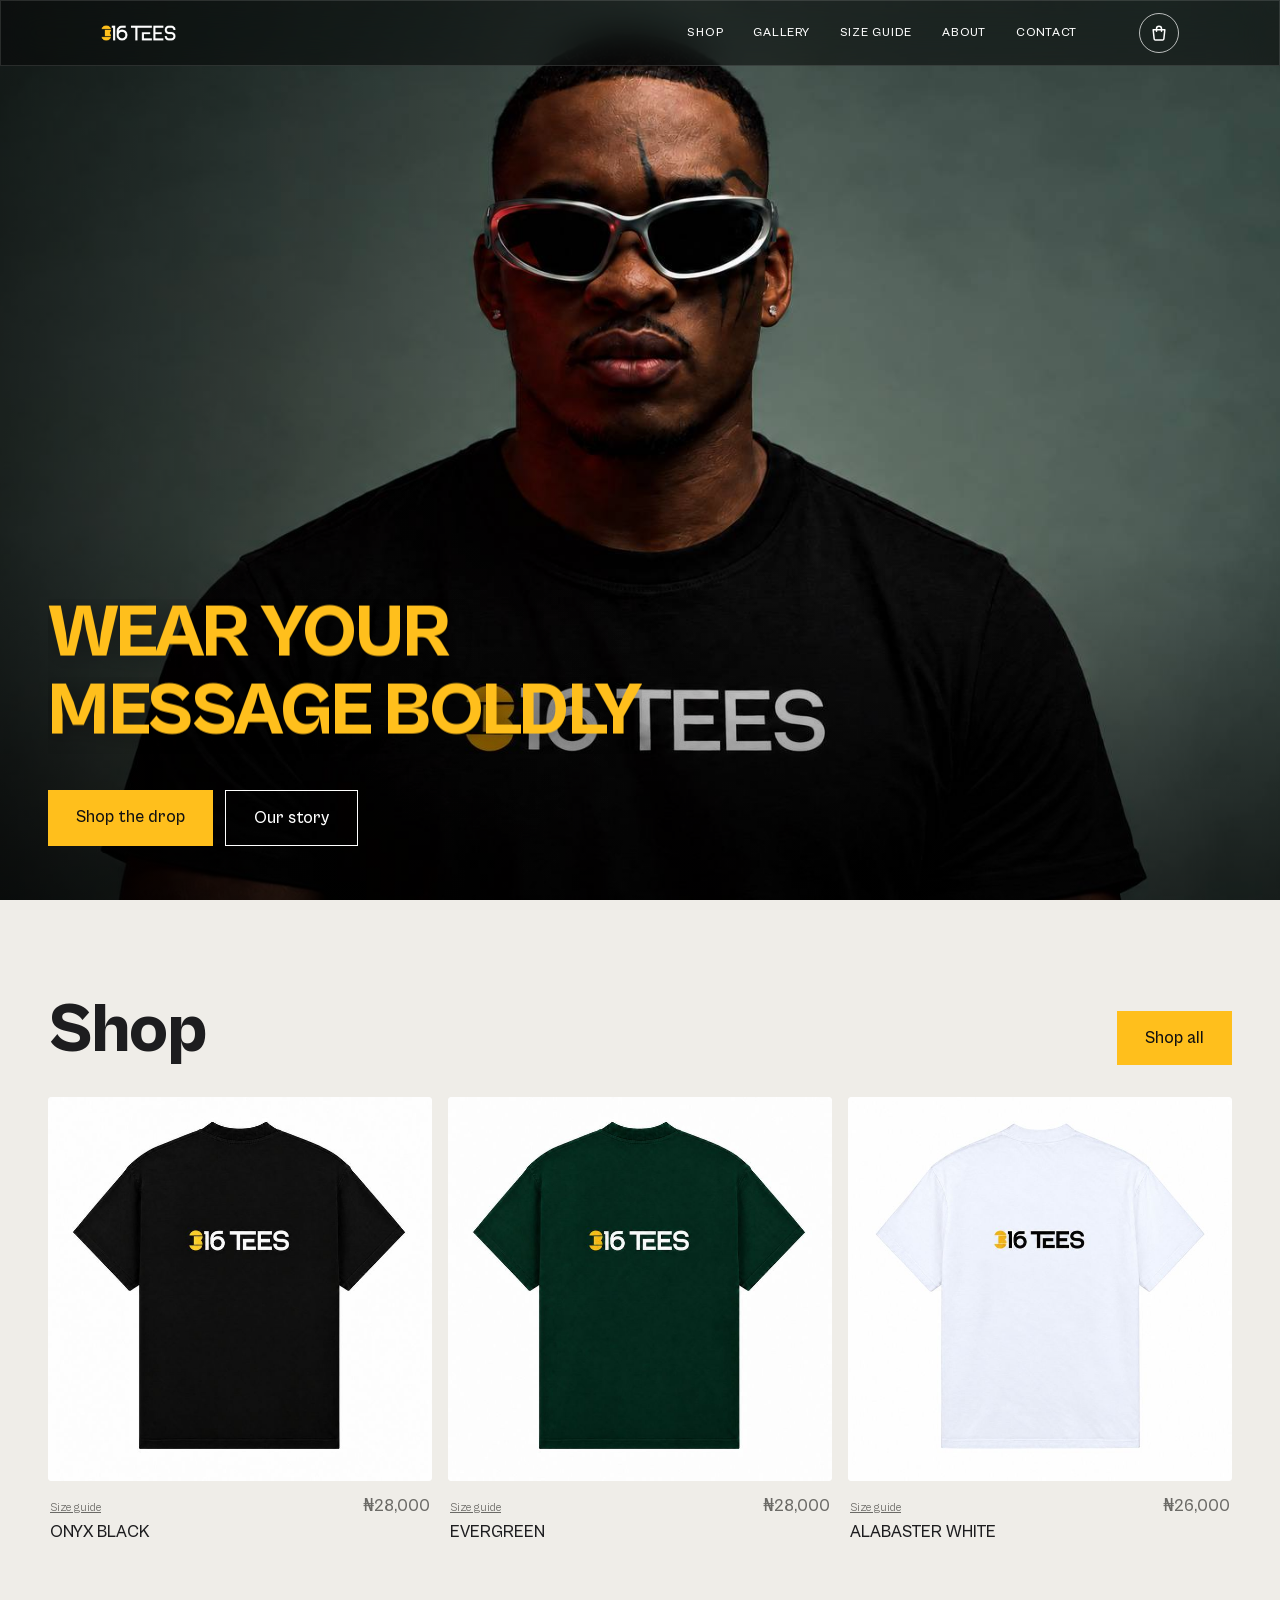
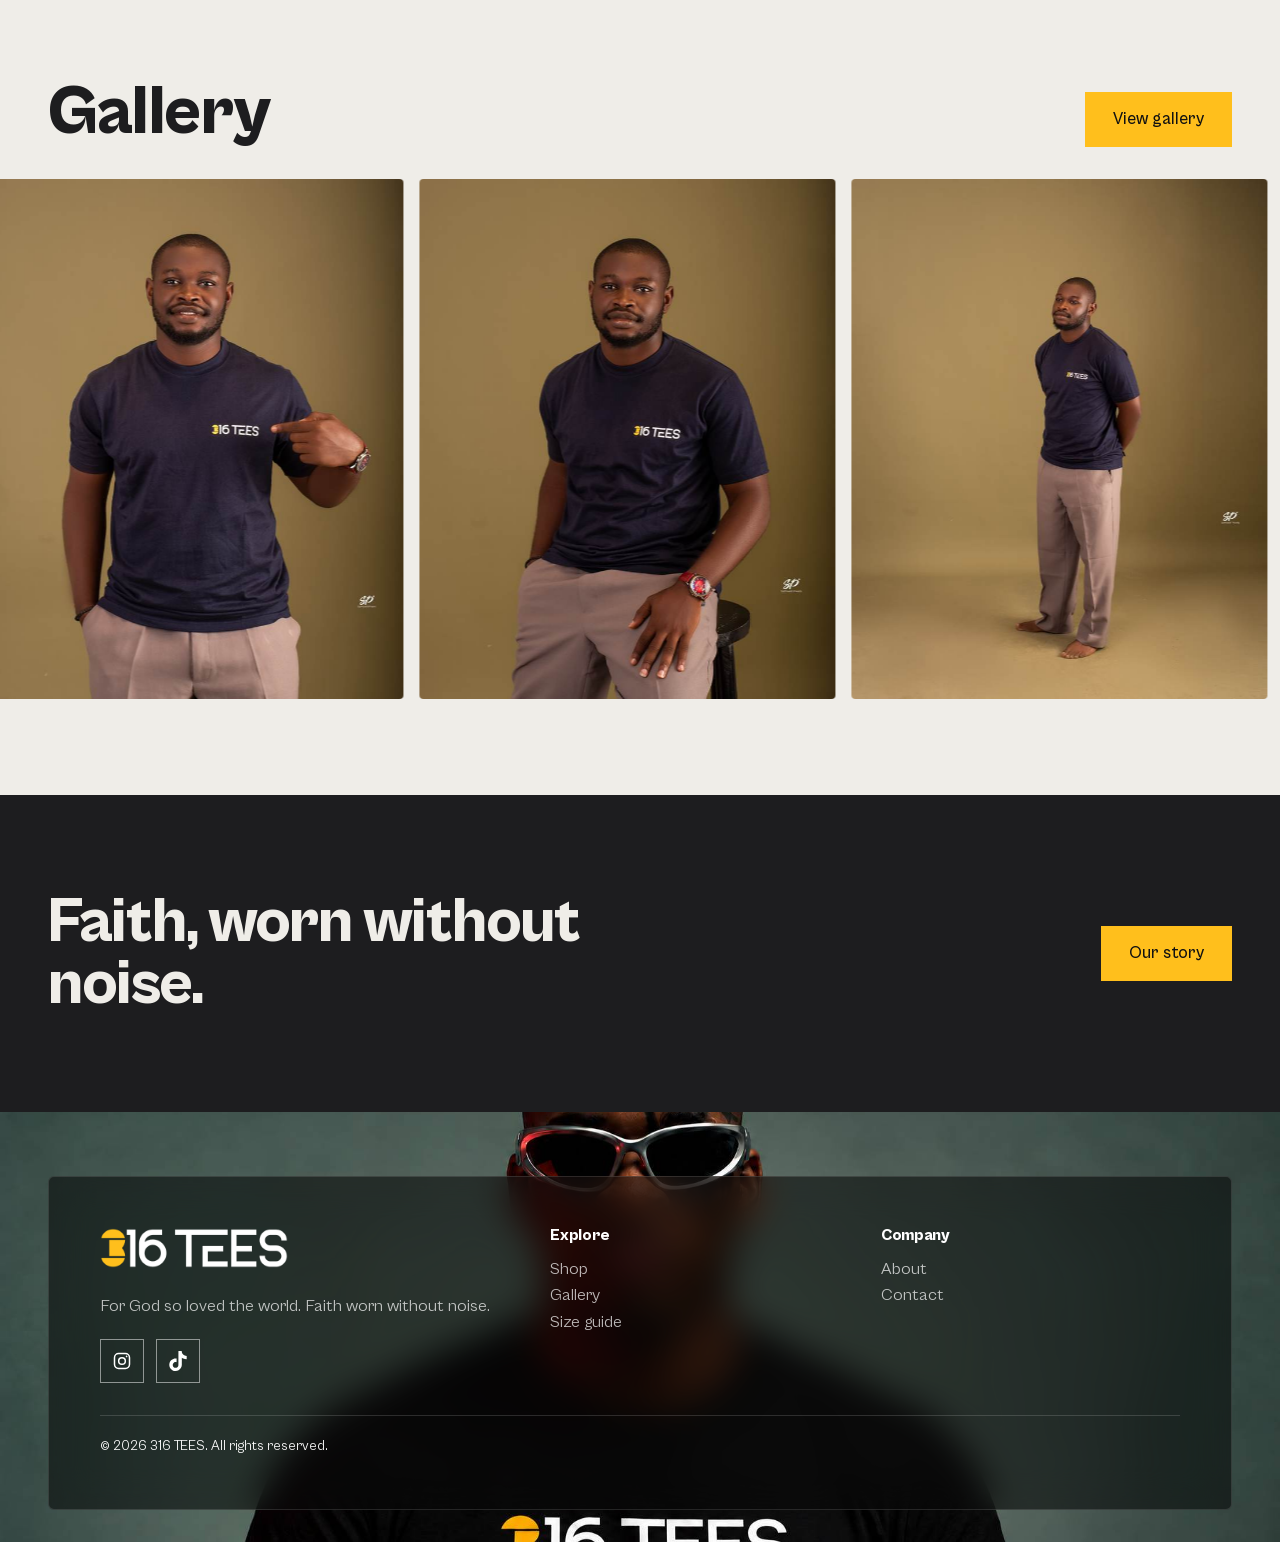
==== 316-tees-website/316-tees-website/index.html @ b626f869 "Initial commit - static website files" ====
<!DOCTYPE html>
<html lang="en"><head><meta charset="utf-8">
<meta name="viewport" content="width=device-width, initial-scale=1, viewport-fit=cover">
<meta http-equiv="Content-Security-Policy" content="default-src 'self'; script-src 'self'; style-src 'self'; img-src 'self'; font-src 'self'; media-src 'self'; connect-src 'none'; object-src 'none'; base-uri 'none'; form-action 'none'">
<meta name="referrer" content="strict-origin-when-cross-origin">
<meta name="description" content="316 TEES: faith-inspired streetwear. Wear your message boldly.">
<title>316 TEES</title>
<link rel="icon" type="image/png" href="assets/img/favicon.png">
<link rel="stylesheet" href="css/styles.css">
</head><body>
<svg width="0" height="0" class="sprite" aria-hidden="true"><symbol id="tee" viewBox="0 0 100 100"><path d="M34 12 16 24 4 44l16 8 8-9v45h44V43l8 9 16-8-12-20-18-12c-3 7-9 10-16 10s-13-3-16-10Z" fill="currentColor"/></symbol></svg>
<nav class="glass" id="nav"><a class="logo" href="#home" aria-label="316 TEES home"><img src="assets/img/logo.png" alt="316 TEES"></a>
<div class="right"><div class="links" id="links"><a href="#shop">SHOP</a><a href="#gallery">GALLERY</a><a href="#size-guide">SIZE GUIDE</a><a href="#about">ABOUT</a><a href="#contact">CONTACT</a></div>
<button class="cart" id="cart" aria-label="Cart, empty"><svg viewBox="0 0 24 24" fill="none" stroke="currentColor" stroke-width="1.8" stroke-linecap="round" stroke-linejoin="round" aria-hidden="true"><path d="M5 8h14l-1.2 11.2a1.5 1.5 0 0 1-1.5 1.3H7.7a1.5 1.5 0 0 1-1.5-1.3L5 8Z"/><path d="M9 10V7a3 3 0 0 1 6 0v3"/></svg><span class="bd" id="cn" hidden>0</span></button><button class="menu" id="menu" aria-expanded="false" aria-label="Menu">MENU</button></div></nav>
<main id="main" tabindex="-1">
<div class="page" data-p="home">
<div class="hero-wrap"><section class="hero" id="hero" aria-label="316 TEES"><video class="hv" poster="assets/img/hero.jpg" src="assets/video/hero.mp4" autoplay muted loop playsinline preload="auto" aria-hidden="true" tabindex="-1"></video><div class="hc"><h1><span class="l"><span class="d0">WEAR YOUR</span></span><span class="l"><span class="d1">MESSAGE BOLDLY</span></span></h1><div class="row"><a class="btn" href="#shop">Shop the drop</a><a class="btn line" href="#about">Our story</a></div></div></section></div>
<div class="after">
<section class="sec" aria-label="Shop preview"><div class="sh"><h2>Shop</h2><a class="btn" href="#shop">Shop all</a></div><div class="grid" id="hgrid"></div></section>
<section class="sec" aria-label="Gallery preview"><div class="sh"><h2>Gallery</h2><a class="btn" href="#gallery">View gallery</a></div><div class="mq"><div class="mq-t" id="mqt"></div></div></section>
<section class="band mt"><h2>Faith, worn without noise.</h2><a class="btn" href="#about">Our story</a></section></div></div>
<div class="page pad" data-p="shop"><h1>Shop</h1><p class="lead">Three heavyweight tees: black, forest green and white. The 316 TEES logo on the front, a small mark at the back neck.</p><div class="grid" id="grid"></div></div>
<div class="page pad" data-p="product"><a class="back" href="#shop">&larr; Back to shop</a><div class="pdp" id="pdp"></div></div>
<div class="page pad" data-p="gallery"><h1>Gallery</h1><p class="lead">The lookbook. Photography by Samwell Pixels.</p><div class="mas" id="mas"></div></div>
<div class="page pad" data-p="size-guide"><a class="back" id="sgb" href="#shop" hidden>&larr; Back</a><h1>Size guide</h1><p class="lead">Measurements are body measurements in cm. Between sizes? Size up for a boxy fit.</p>
<div class="two"><div><h3>Tees</h3><div class="tw"><table><tr><th>Size</th><th>Chest</th><th>Length</th></tr><tr><td>S</td><td>92&ndash;97</td><td>69</td></tr><tr><td>M</td><td>97&ndash;102</td><td>71</td></tr><tr><td>L</td><td>102&ndash;108</td><td>73</td></tr><tr><td>XL</td><td>108&ndash;114</td><td>75</td></tr><tr><td>XXL</td><td>114&ndash;120</td><td>77</td></tr></table></div>
<h3>How to measure</h3><p class="lead mt8">Wrap a tape around the fullest part of your chest, under your arms, keeping it level and snug but not tight.</p></div>
<div class="finder"><h3 class="mb16">Find your size</h3><label for="ch">Chest (cm)</label><input id="ch" type="number" min="70" max="140" placeholder="e.g. 100"><output id="fs" aria-live="polite">&ndash;</output></div></div></div>
<div class="page pad about" data-p="about"><h1>About</h1><div class="two"><div><p class="lead">316 Tees was birthed from (John 3:16), this subtly suggests wearing and living out one’s faith without being overly explicit.</p>
<p>We believe clothing is more than fabric, it is a platform for purpose. Every piece is designed to inspire confidence, and remind people that what they wear can reflect what they stand for.</p>
<p>This is the foundation of the 316 identity, reminding people that the greatest message ever shared is one of God’s love and salvation.</p>
<h3>Mission statement</h3><p>To create high-quality, comfortable, and stylish apparel that empowers people to express their faith, values, and identity with confidence. We are committed to excellence, authenticity, and inspiring boldness through every piece we produce.</p>
<h3>Vision statement</h3><p>To become a leading faith-inspired apparel brand that transforms everyday clothing into a powerful expression of purpose, inspiring people across communities and generations to wear their message boldly.</p>
<a class="btn" href="#shop">Shop the collection</a></div><img id="aimg" alt="Model pointing to the 316 TEES logo on his tee"></div></div>
<div class="page pad" data-p="contact"><h1>Contact</h1><p class="lead">Orders, collaborations or questions. Send a message and we&rsquo;ll reply within two working days.</p>
<div class="two"><form id="cf" novalidate><div class="hp-f" aria-hidden="true"><label for="cfh">Leave this field empty</label><input id="cfh" tabindex="-1" autocomplete="off"></div><label for="n">Name</label><input id="n" required maxlength="60" autocomplete="name"><label for="e">Email</label><input id="e" type="email" required maxlength="120" autocomplete="email"><label for="t">Topic</label><select id="t"><option>Order help</option><option>Sizing</option><option>Collaboration</option><option>Other</option></select><label for="m">Message</label><textarea id="m" required maxlength="1000"></textarea><button class="btn" type="submit">Send message</button><div class="msg" id="cm" aria-live="polite"></div></form>
<div><h3 class="mb12">Reach us</h3><p>Email: <a class="ul" id="mailus" href="#contact">Send us an email</a></p><p>Instagram: <a href="https://www.instagram.com/316_tees?igsi=aW4xdzdqODA5ZWxq" target="_blank" rel="noopener noreferrer" class="ul">@316tees</a></p><p>TikTok: <a href="https://www.tiktok.com/@316.tees?_r=1&amp;_t=ZS-9APTK7MAoVQ" target="_blank" rel="noopener noreferrer" class="ul">@316.tees</a></p></div></div></div>
<div class="page pad" data-p="cart"><a class="back" href="#shop">&larr; Continue shopping</a><h1 id="ch">Cart</h1>
<div id="cempty" hidden><p class="lead">Your cart is empty. Pick a tee and it will show up here.</p><a class="btn" href="#shop">Browse the shop</a></div>
<div class="cgrid" id="cg"><div id="cl"></div>
<aside class="csum" aria-label="Cart summary"><h2>Cart summary</h2><div class="sr"><span>Subtotal</span><b id="cs"></b></div><p class="note">Delivery fee is confirmed by our team when we process your order.</p>
<label for="ordn">Full name</label><input id="ordn" maxlength="80" autocomplete="name"><label for="ordp">Phone number</label><input id="ordp" type="tel" maxlength="20" autocomplete="tel"><label for="orda">Delivery address</label><textarea id="orda" maxlength="250" autocomplete="street-address"></textarea>
<a class="btn wide" id="wa" href="#cart" target="_blank" rel="noopener noreferrer">Order on WhatsApp</a><a class="btn wide dk" id="em" href="#cart">Order by email</a><div class="msg" id="cmsg" aria-live="polite"></div></aside></div></div>
</main>
<footer><div class="glass"><div><img src="assets/img/logo.png" alt="316 TEES"><p>For God so loved the world. Faith worn without noise.</p><div class="soc"><a href="https://www.instagram.com/316_tees?igsi=aW4xdzdqODA5ZWxq" target="_blank" rel="noopener noreferrer" aria-label="316 TEES on Instagram"><svg viewBox="0 0 24 24" fill="none" stroke="currentColor" stroke-width="1.8" aria-hidden="true"><rect x="3" y="3" width="18" height="18" rx="5"/><circle cx="12" cy="12" r="4"/><circle cx="17.5" cy="6.5" r="1" fill="currentColor" stroke="none"/></svg></a><a href="https://www.tiktok.com/@316.tees?_r=1&amp;_t=ZS-9APTK7MAoVQ" target="_blank" rel="noopener noreferrer" aria-label="316 TEES on TikTok"><svg viewBox="0 0 24 24" fill="currentColor" aria-hidden="true"><path d="M12.525.02c1.31-.02 2.61-.01 3.91-.02.08 1.53.63 3.09 1.75 4.17 1.12 1.11 2.7 1.62 4.24 1.79v4.03c-1.44-.05-2.89-.35-4.2-.97-.57-.26-1.1-.59-1.62-.93-.01 2.92.01 5.84-.02 8.75-.08 1.4-.54 2.79-1.35 3.94-1.31 1.92-3.58 3.17-5.91 3.21-1.43.08-2.86-.31-4.08-1.03-2.02-1.19-3.44-3.37-3.65-5.71-.02-.5-.03-1-.01-1.49.18-1.9 1.12-3.72 2.58-4.96 1.66-1.44 3.98-2.13 6.15-1.72.02 1.48-.04 2.96-.04 4.44-.99-.32-2.15-.23-3.02.37-.63.41-1.11 1.04-1.36 1.75-.21.51-.15 1.07-.14 1.61.24 1.64 1.82 3.02 3.5 2.87 1.12-.01 2.19-.66 2.77-1.61.19-.33.4-.67.41-1.06.1-1.79.06-3.57.07-5.36.01-4.03-.01-8.05.02-12.07z"/></svg></a></div></div>
<div><h3>Explore</h3><ul><li><a href="#shop">Shop</a></li><li><a href="#gallery">Gallery</a></li><li><a href="#size-guide">Size guide</a></li></ul></div>
<div><h3>Company</h3><ul><li><a href="#about">About</a></li><li><a href="#contact">Contact</a></li></ul></div><div class="copy">&copy; 2026 316 TEES. All rights reserved.</div></div></footer>
<script src="js/lenis.min.js"></script>
<script src="js/app.js"></script>
</body></html>
---- 316-tees-website/316-tees-website/css/styles.css ----
@font-face{font-family:'Cabinet Grotesk';font-weight:400;font-style:normal;font-display:swap;src:url(../assets/fonts/CabinetGrotesk-Regular.woff2) format('woff2')}
@font-face{font-family:'Cabinet Grotesk';font-weight:500;font-style:normal;font-display:swap;src:url(../assets/fonts/CabinetGrotesk-Medium.woff2) format('woff2')}
@font-face{font-family:'Cabinet Grotesk';font-weight:800;font-style:normal;font-display:swap;src:url(../assets/fonts/CabinetGrotesk-Extrabold.woff2) format('woff2')}
:root{--bg:#EFEDE8;--ink:#1D1D1F;--mute:#6b6a66;--card:#E4E1DA;--y:#FFBF1C;--glass:rgba(10,10,10,.58);--hero:url(../assets/img/hero.jpg);color-scheme:light;box-sizing:border-box;padding-top:env(safe-area-inset-top,0px);padding-bottom:env(safe-area-inset-bottom,0px)}
html{scroll-padding-top:env(safe-area-inset-top,0px)}*{box-sizing:border-box;margin:0}
body{background:var(--bg);color:var(--ink);font:400 17px/1.55 'Cabinet Grotesk',system-ui,sans-serif;overflow-x:hidden}
h1,h2,h3{font-family:'Cabinet Grotesk',system-ui,sans-serif;font-weight:800;letter-spacing:-.02em;line-height:.98}
button,input,select,textarea{font:inherit;color:inherit}button{cursor:pointer}a{color:inherit}
:focus-visible{outline:3px solid var(--y);outline-offset:3px}
body::before{content:"";position:fixed;inset:0 0 auto;height:env(safe-area-inset-top,0px);z-index:29;background:#0a0a0a}
.glass{background:var(--glass);-webkit-backdrop-filter:blur(18px) saturate(140%);backdrop-filter:blur(18px) saturate(140%);color:#fff;border:1px solid rgba(255,255,255,.12)}
nav{position:fixed;top:env(safe-area-inset-top,0px);left:0;right:0;z-index:30;display:flex;align-items:center;justify-content:space-between;gap:16px;padding:12px clamp(16px,8vw,100px);border-width:0 0 1px}
nav .logo img{height:16px;display:block}
.links{display:flex;gap:6px;align-items:center}
.links a,.cart,.menu{color:#fff;text-decoration:none;font-weight:500;letter-spacing:.06em;font-size:14px;padding:9px 14px;border-radius:99px;background:none;border:0}
.links a:hover{background:rgba(255,255,255,.12)}.links a[aria-current=page]{background:var(--y);color:#111}
.cart{border:1.5px solid rgba(255,255,255,.7)}.menu{display:none;border:1.5px solid rgba(255,255,255,.7)}
@media(max-width:900px){.menu{display:block}.links{position:absolute;top:100%;left:0;right:0;flex-direction:column;align-items:stretch;padding:12px 16px 20px;background:var(--glass);-webkit-backdrop-filter:blur(18px);backdrop-filter:blur(18px);display:none}.links.open{display:flex}.links a{padding:14px}}
.right{display:flex;gap:8px;align-items:center}
.page{display:none}.page.on{display:block}
.pad{padding:clamp(110px,16vh,150px) clamp(16px,4vw,48px) 96px;min-height:80vh}
.pad h1{font-size:clamp(40px,7vw,104px);margin-bottom:16px}.lead{color:var(--mute);max-width:56ch;margin-bottom:40px;font-size:18px}
.btn{display:inline-block;background:var(--y);color:#111;border:0;border-radius:99px;padding:14px 28px;font-weight:500;text-decoration:none;position:relative;overflow:hidden}
.btn.line{background:none;color:#fff;border:1.5px solid #fff}
/* hero */
.hero-wrap{height:170vh}
.hero{position:sticky;top:0;height:100vh;overflow:hidden;background:#222 var(--hero) center top/cover;color:#fff;will-change:transform,opacity;transform-origin:50% 100%}
.hero::before{content:"";position:absolute;inset:0;background:linear-gradient(90deg,rgba(0,0,0,.65),rgba(0,0,0,0) 55%),linear-gradient(0deg,rgba(0,0,0,.6),rgba(0,0,0,0) 40%)}
.hero h1{position:absolute;left:clamp(16px,4vw,48px);top:50%;translate:0 -50%;font-size:clamp(40px,5.6vw,96px);max-width:9ch}
.hero h1 .l{display:block;overflow:hidden;padding-bottom:.08em}
.hero h1 .l span{display:inline-block;transform:translateY(110%);animation:up 1s cubic-bezier(.2,.8,.2,1) forwards;animation-delay:calc(var(--i)*.12s + .2s)}
@keyframes up{to{transform:none}}
.hero .row{position:absolute;left:clamp(16px,4vw,48px);bottom:clamp(24px,6vh,56px);display:flex;gap:12px;flex-wrap:wrap}
@media(max-width:767px){.hero h1{top:auto;bottom:110px;translate:none;max-width:none;font-size:clamp(38px,11vw,64px)}}
.after{position:relative;z-index:2;background:var(--bg);margin-top:-70vh}
.drop{height:420vh;position:relative}
.pin{position:sticky;top:0;height:100vh;overflow:hidden;display:flex;flex-direction:column;justify-content:center;gap:28px;padding-top:70px}
.pin header{padding:0 clamp(16px,4vw,48px)}.pin h2{font-size:clamp(34px,5.5vw,76px)}.pin header p{color:var(--mute);margin-top:10px}
.track{display:flex;gap:20px;padding:0 clamp(16px,4vw,48px);will-change:transform}
.card{flex:0 0 min(70vw,340px);text-decoration:none;color:inherit;display:block}
.img{position:relative;aspect-ratio:4/5;background:var(--card);overflow:hidden;border-radius:4px}
.img>*{position:absolute;inset:0;display:grid;place-items:center;transition:opacity .6s ease-in-out,transform .6s ease-in-out}
.img svg{width:62%}.img img{width:100%;height:100%;object-fit:cover}
.life{opacity:0;transform:scale(1.06);background:var(--c);color:#fff;font-family:'Cabinet Grotesk',system-ui,sans-serif;font-weight:800;font-size:clamp(26px,3.5vw,40px);text-align:center;padding:20px}
.card:hover .life,.card:focus-visible .life{opacity:1;transform:none}
.meta{display:flex;justify-content:space-between;gap:12px;padding:12px 2px;font-weight:500}.meta span:last-child{color:var(--mute)}
@media(max-width:767px){.drop{height:auto;padding:64px 0}.pin{position:static;height:auto;padding-top:0}.track{overflow-x:auto;scroll-snap-type:x mandatory;padding-bottom:12px}.card{scroll-snap-align:start}}
.band{padding:96px clamp(16px,4vw,48px);background:var(--ink);color:var(--bg);display:flex;justify-content:space-between;align-items:center;gap:24px;flex-wrap:wrap}.band h2{font-size:clamp(32px,5vw,68px);max-width:14ch}
.tabs{display:flex;gap:8px;flex-wrap:wrap;margin-bottom:32px}.tabs button,.sizes button{background:none;border:1.5px solid var(--ink);border-radius:99px;padding:8px 18px}
.tabs button[aria-pressed=true],.sizes button[aria-pressed=true]{background:var(--ink);color:var(--bg)}
.grid{display:grid;grid-template-columns:repeat(auto-fill,minmax(min(100%,260px),1fr));gap:24px 16px}
.grid .card{flex:none;opacity:0;transform:translateY(32px);transition:opacity .7s ease,transform .7s cubic-bezier(.2,.8,.2,1);transition-delay:calc(var(--d,0)*70ms)}.grid .card.in{opacity:1;transform:none}
.pdp{display:grid;grid-template-columns:1.2fr 1fr;gap:clamp(24px,5vw,72px)}.gal{display:grid;gap:16px}.gal .img{aspect-ratio:1}
.info{position:sticky;top:110px;align-self:start}.info h1{font-size:clamp(32px,4.5vw,64px)}.price{font-size:24px;font-weight:500;margin:12px 0 16px}.info p{color:var(--mute);max-width:44ch;margin-bottom:24px}
.sizes{display:flex;gap:8px;margin-bottom:28px;flex-wrap:wrap}.sizes button{width:48px;height:48px;padding:0;border-radius:50%}
.atc{width:100%;padding:18px;font-size:17px;will-change:transform;transition:transform .25s cubic-bezier(.2,.8,.2,1)}
.rip{position:absolute;border-radius:50%;background:#fff;opacity:.5;transform:scale(0);animation:rp .6s ease-out forwards;pointer-events:none}@keyframes rp{to{transform:scale(4);opacity:0}}
.msg{min-height:1.5em;margin-top:12px;color:var(--mute)}.back{display:inline-block;margin-bottom:24px;color:var(--mute)}
@media(max-width:767px){.pdp{grid-template-columns:1fr}.info{position:static}}
.mas{columns:3 260px;column-gap:16px}.mas>*{break-inside:avoid;margin-bottom:16px;border-radius:4px;overflow:hidden;display:block;width:100%}
.mas img{display:block;width:100%;object-fit:cover}.tile{display:grid;place-items:center;text-align:center;padding:24px;font-family:'Cabinet Grotesk',system-ui,sans-serif;font-weight:800;font-size:clamp(26px,3vw,38px);line-height:1;color:#fff}
table{border-collapse:collapse;width:100%;max-width:760px;margin-bottom:40px}th,td{padding:14px 12px;border-bottom:1px solid rgba(0,0,0,.15);text-align:left}th{font-family:'Cabinet Grotesk',system-ui,sans-serif}
.tw{overflow-x:auto}.two{display:grid;grid-template-columns:1fr 1fr;gap:clamp(24px,5vw,72px);align-items:start}@media(max-width:767px){.two{grid-template-columns:1fr}}
.finder{background:var(--card);border-radius:4px;padding:24px;max-width:420px}.finder label{display:block;font-weight:500;margin-bottom:8px}
input,textarea,select{width:100%;padding:12px 14px;border:1.5px solid var(--ink);border-radius:4px;background:var(--bg);margin-bottom:18px}textarea{min-height:140px}
.finder output{display:block;font-family:'Cabinet Grotesk',system-ui,sans-serif;font-weight:800;font-size:40px}
.about img{width:100%;border-radius:4px;aspect-ratio:4/5;object-fit:cover}.about p{margin-bottom:18px;max-width:54ch}.about h3{font-size:28px;margin:28px 0 8px}
footer{position:relative;background:#222 var(--hero) center/cover;padding:64px clamp(16px,4vw,48px) 32px}
footer .glass{padding:clamp(24px,4vw,56px);border-radius:6px;display:grid;grid-template-columns:1.4fr 1fr 1fr;gap:32px}
footer img{height:40px;margin-bottom:16px}footer p,footer li{color:rgba(255,255,255,.72)}footer ul{list-style:none;padding:0}footer a{text-decoration:none}footer a:hover{color:var(--y)}footer h3{font-size:16px;margin-bottom:12px}
.copy{grid-column:1/-1;font-size:14px;border-top:1px solid rgba(255,255,255,.15);padding-top:20px}@media(max-width:767px){footer .glass{grid-template-columns:1fr}}
@media(prefers-reduced-motion:reduce){*{animation-duration:.01s!important;transition-duration:.01s!important}.hero h1 .l span{transform:none}}

.card .img,.gal .img{aspect-ratio:1;background:#fff}
.det{opacity:0;overflow:hidden}
.card:hover .det,.card:focus-within .det{opacity:1}
.sec{padding:96px clamp(16px,4vw,48px) 24px}.sh{display:flex;justify-content:space-between;align-items:end;gap:16px;flex-wrap:wrap;margin-bottom:32px}.sh h2{font-size:clamp(34px,5.5vw,76px)}
.sec .grid{grid-template-columns:repeat(auto-fit,minmax(min(100%,280px),1fr))}
.mq{overflow:hidden;margin:0 calc(-1*clamp(16px,4vw,48px))}.mq-t{display:flex;width:max-content;animation:mq 45s linear infinite;will-change:transform}
.mq:hover .mq-t{animation-play-state:paused}.mq-t img{height:min(62vh,520px);width:auto;margin-right:16px;border-radius:4px;display:block}
@keyframes mq{to{transform:translateX(-50%)}}
.mas .hp{height:260px;background:var(--hero) center/cover}
@media(prefers-reduced-motion:reduce){.mq-t{animation:none!important}.mq{overflow-x:auto}}
.cart{width:40px;height:40px;padding:0;display:grid;place-items:center;position:relative}.cart svg{width:20px;height:20px}
.bd{position:absolute;top:-5px;right:-5px;min-width:18px;height:18px;padding:0 4px;border-radius:9px;background:var(--y);color:#111;font-size:11px;font-weight:800;display:grid;place-items:center}.bd[hidden]{display:none}
.il{display:block;text-decoration:none;color:inherit}.sg{font-size:12px;color:var(--mute);text-decoration:underline;font-weight:400}.sg:hover{color:var(--ink)}.nm{text-decoration:none;font-weight:500;line-height:1.3}
.dsc{margin-top:16px}.dsc h3{font-size:20px;margin:20px 0 6px;letter-spacing:0;line-height:1.1}.dsc p{color:var(--mute);max-width:62ch}
.hero .hc{position:absolute;left:clamp(16px,4vw,48px);bottom:clamp(24px,6vh,56px);display:flex;flex-direction:column;align-items:flex-start;gap:36px}
.hero .hc h1{position:static;translate:none;top:auto;bottom:auto;max-width:none;color:var(--y);font-size:clamp(30px,3.9vw,72px);text-transform:uppercase;white-space:nowrap;text-shadow:0 2px 24px rgba(0,0,0,.4)}
.hero .hc .row{position:static}
@media(max-width:767px){.hero .hc h1{font-size:8.6vw}}
.back[hidden]{display:none}
.cgrid{display:grid;grid-template-columns:1.6fr 1fr;gap:32px;align-items:start}.cgrid[hidden],#cempty[hidden]{display:none}
.ci{display:grid;grid-template-columns:88px 1fr auto auto;gap:8px 16px;align-items:center;padding:16px 0;border-bottom:1px solid rgba(0,0,0,.14)}.ci:first-child{padding-top:0}
.ci img{width:88px;height:88px;object-fit:cover;background:#fff;border-radius:4px;display:block}.cd .nm{display:block}.cd small{display:block;color:var(--mute)}.cp{font-weight:500;margin-top:4px}
.cq{display:flex;align-items:center;gap:10px;border:1.5px solid var(--ink);border-radius:99px;padding:2px}.cq button{width:32px;height:32px;border:0;border-radius:50%;background:var(--y);color:#111;font-size:18px;line-height:1}.cq span{min-width:20px;text-align:center;font-weight:500}
.rm{background:none;border:0;color:var(--mute);text-decoration:underline;padding:4px}.rm:hover{color:var(--ink)}
.csum{background:var(--card);border-radius:4px;padding:24px;position:sticky;top:96px}.csum h2{font-size:26px;margin-bottom:16px}.csum label{display:block;font-weight:500;margin-bottom:6px}.csum input,.csum textarea{margin-bottom:14px}
.sr{display:flex;justify-content:space-between;font-size:20px;padding-bottom:12px;border-bottom:1px solid rgba(0,0,0,.14);margin-bottom:12px}.note{color:var(--mute);font-size:14px;margin-bottom:18px}
.btn.wide{display:block;text-align:center;margin-bottom:10px;width:100%}.btn.dk{background:var(--ink);color:var(--bg)}
@media(max-width:767px){.cgrid{grid-template-columns:1fr}.csum{position:static}.ci{grid-template-columns:72px 1fr}.ci img{width:72px;height:72px}.cq,.rm{grid-column:2;justify-self:start}}
.soc{display:flex;gap:12px;margin-top:20px}.soc a{width:44px;height:44px;display:grid;place-items:center;border:1.5px solid rgba(255,255,255,.5);color:#fff;border-radius:0}.soc a:hover{background:var(--y);color:#111;border-color:var(--y)}.soc svg{width:20px;height:20px}
.btn,.links a,.menu,.sizes button,.cq,.cq button{border-radius:0}.cart{border-radius:99px}
.links a,.menu{font-size:12.5px}.menu{padding:8px 12px}
@media(min-width:901px){.links a{padding:8px 12px}.links{margin-right:42px}}
.mq-t{animation:none!important}.mq{touch-action:pan-y;cursor:grab}.mq.dr{cursor:grabbing}.mq img{-webkit-user-drag:none;user-select:none}
@media(prefers-reduced-motion:reduce){.mq{cursor:auto}}
.hv{position:absolute;inset:0;width:100%;height:100%;object-fit:cover;object-position:center top;z-index:0}.hero::before{z-index:1}.hero .hc{z-index:2}
@media(prefers-reduced-motion:reduce){.hv{display:none}}

.sprite{position:absolute}.d0{--i:0}.d1{--i:1}.mt{margin-top:72px}.mt8{margin-top:8px}.mb16{margin-bottom:16px}.mb12{margin-bottom:12px}.ul{text-decoration:underline}
.csum textarea{min-height:90px}.sgp{display:inline-block;margin-bottom:10px}.msg a{color:inherit;text-decoration:underline}.cd small.ea{display:inline;font-weight:400}
.hp-f{position:absolute;left:-9999px;width:1px;height:1px;overflow:hidden;opacity:0}
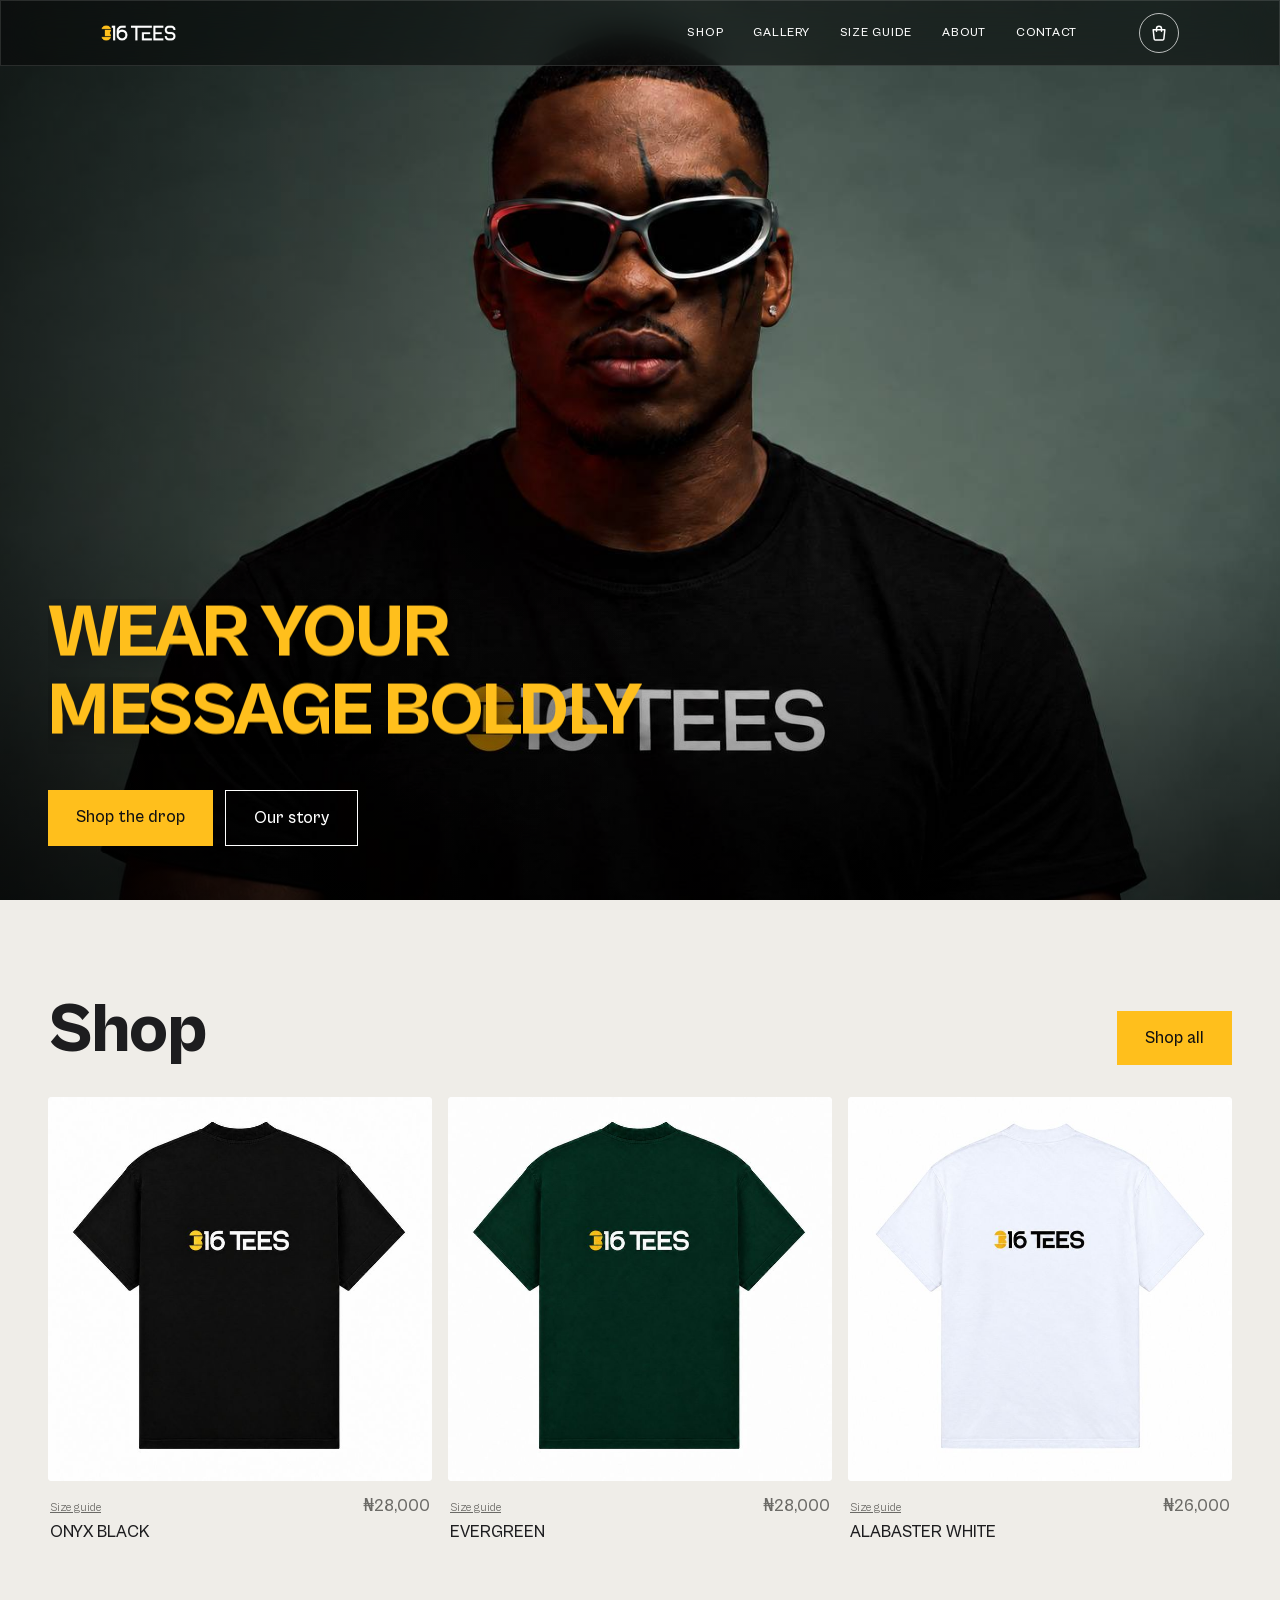
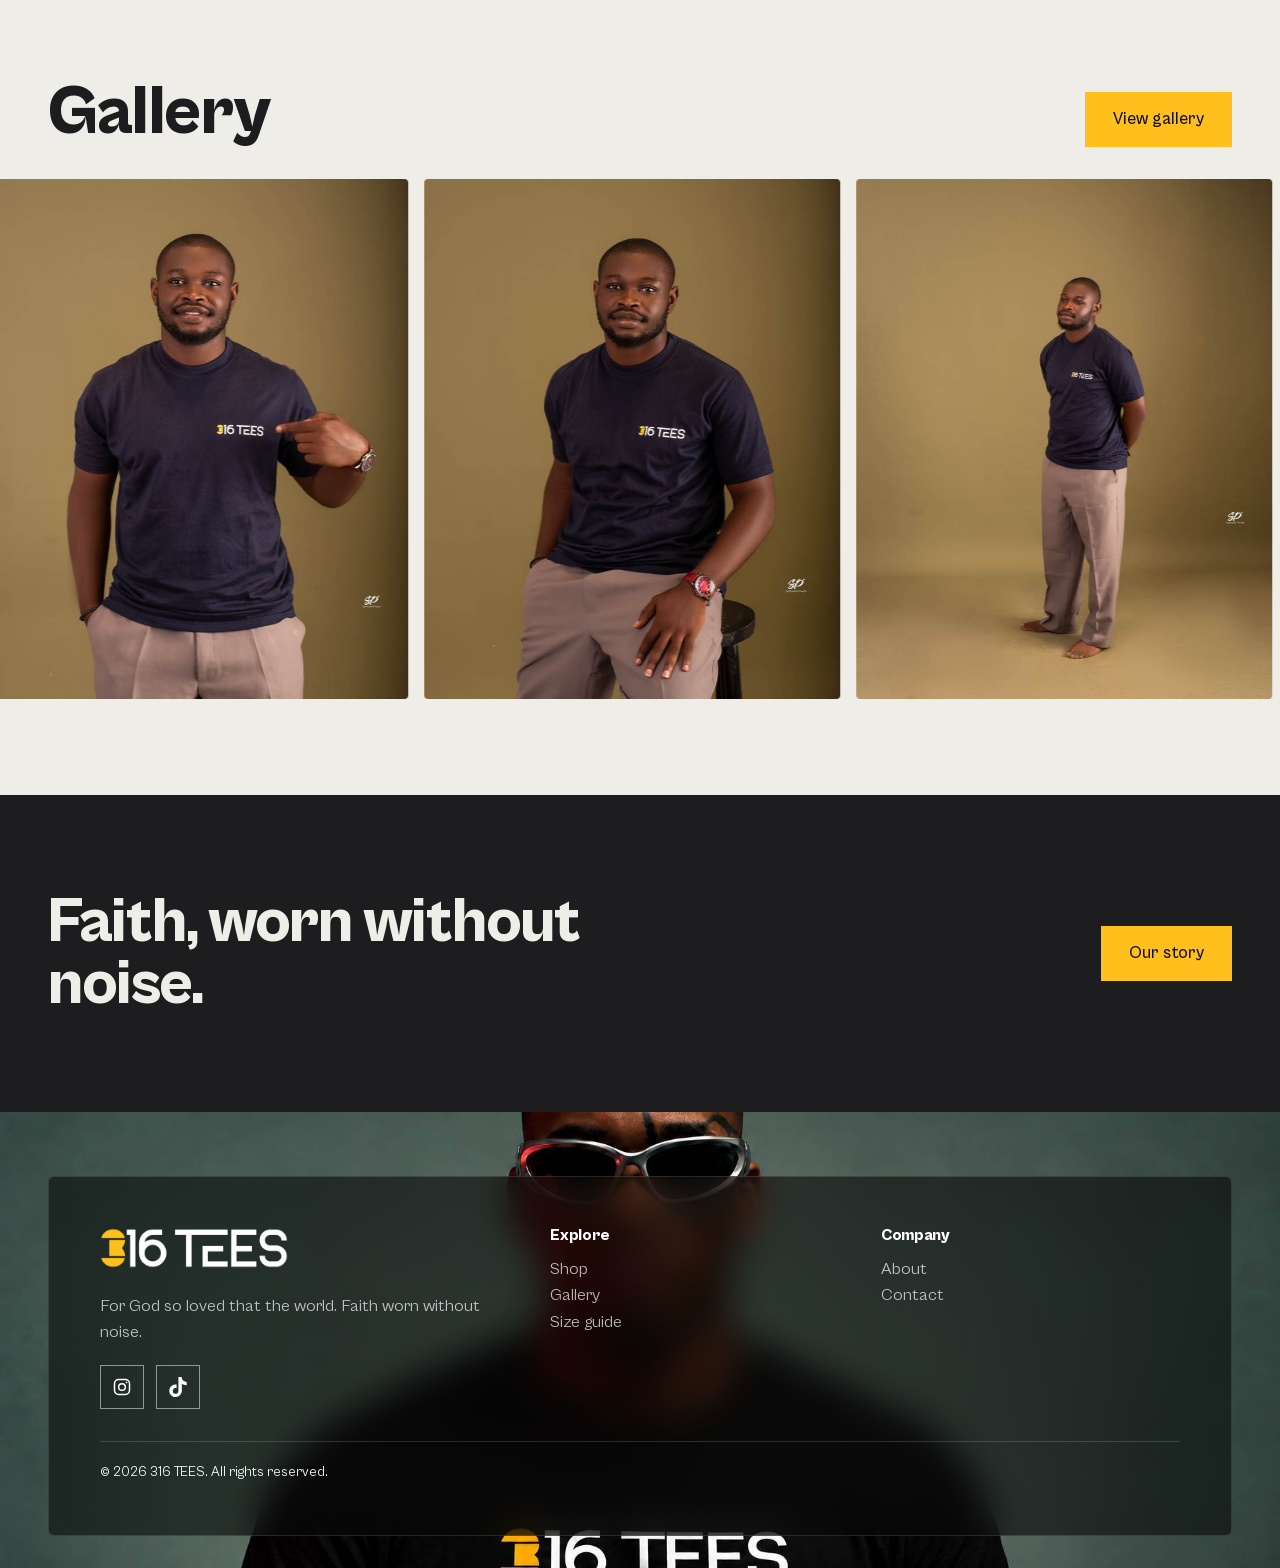
==== commit 5471bb91: "Updated" ====
--- a/316-tees-website/316-tees-website/index.html
+++ b/316-tees-website/316-tees-website/index.html
@@ -1,50 +1,394 @@
-<!DOCTYPE html>
-<html lang="en"><head><meta charset="utf-8">
-<meta name="viewport" content="width=device-width, initial-scale=1, viewport-fit=cover">
-<meta http-equiv="Content-Security-Policy" content="default-src 'self'; script-src 'self'; style-src 'self'; img-src 'self'; font-src 'self'; media-src 'self'; connect-src 'none'; object-src 'none'; base-uri 'none'; form-action 'none'">
-<meta name="referrer" content="strict-origin-when-cross-origin">
-<meta name="description" content="316 TEES: faith-inspired streetwear. Wear your message boldly.">
-<title>316 TEES</title>
-<link rel="icon" type="image/png" href="assets/img/favicon.png">
-<link rel="stylesheet" href="css/styles.css">
-</head><body>
-<svg width="0" height="0" class="sprite" aria-hidden="true"><symbol id="tee" viewBox="0 0 100 100"><path d="M34 12 16 24 4 44l16 8 8-9v45h44V43l8 9 16-8-12-20-18-12c-3 7-9 10-16 10s-13-3-16-10Z" fill="currentColor"/></symbol></svg>
-<nav class="glass" id="nav"><a class="logo" href="#home" aria-label="316 TEES home"><img src="assets/img/logo.png" alt="316 TEES"></a>
-<div class="right"><div class="links" id="links"><a href="#shop">SHOP</a><a href="#gallery">GALLERY</a><a href="#size-guide">SIZE GUIDE</a><a href="#about">ABOUT</a><a href="#contact">CONTACT</a></div>
-<button class="cart" id="cart" aria-label="Cart, empty"><svg viewBox="0 0 24 24" fill="none" stroke="currentColor" stroke-width="1.8" stroke-linecap="round" stroke-linejoin="round" aria-hidden="true"><path d="M5 8h14l-1.2 11.2a1.5 1.5 0 0 1-1.5 1.3H7.7a1.5 1.5 0 0 1-1.5-1.3L5 8Z"/><path d="M9 10V7a3 3 0 0 1 6 0v3"/></svg><span class="bd" id="cn" hidden>0</span></button><button class="menu" id="menu" aria-expanded="false" aria-label="Menu">MENU</button></div></nav>
-<main id="main" tabindex="-1">
-<div class="page" data-p="home">
-<div class="hero-wrap"><section class="hero" id="hero" aria-label="316 TEES"><video class="hv" poster="assets/img/hero.jpg" src="assets/video/hero.mp4" autoplay muted loop playsinline preload="auto" aria-hidden="true" tabindex="-1"></video><div class="hc"><h1><span class="l"><span class="d0">WEAR YOUR</span></span><span class="l"><span class="d1">MESSAGE BOLDLY</span></span></h1><div class="row"><a class="btn" href="#shop">Shop the drop</a><a class="btn line" href="#about">Our story</a></div></div></section></div>
-<div class="after">
-<section class="sec" aria-label="Shop preview"><div class="sh"><h2>Shop</h2><a class="btn" href="#shop">Shop all</a></div><div class="grid" id="hgrid"></div></section>
-<section class="sec" aria-label="Gallery preview"><div class="sh"><h2>Gallery</h2><a class="btn" href="#gallery">View gallery</a></div><div class="mq"><div class="mq-t" id="mqt"></div></div></section>
-<section class="band mt"><h2>Faith, worn without noise.</h2><a class="btn" href="#about">Our story</a></section></div></div>
-<div class="page pad" data-p="shop"><h1>Shop</h1><p class="lead">Three heavyweight tees: black, forest green and white. The 316 TEES logo on the front, a small mark at the back neck.</p><div class="grid" id="grid"></div></div>
-<div class="page pad" data-p="product"><a class="back" href="#shop">&larr; Back to shop</a><div class="pdp" id="pdp"></div></div>
-<div class="page pad" data-p="gallery"><h1>Gallery</h1><p class="lead">The lookbook. Photography by Samwell Pixels.</p><div class="mas" id="mas"></div></div>
-<div class="page pad" data-p="size-guide"><a class="back" id="sgb" href="#shop" hidden>&larr; Back</a><h1>Size guide</h1><p class="lead">Measurements are body measurements in cm. Between sizes? Size up for a boxy fit.</p>
-<div class="two"><div><h3>Tees</h3><div class="tw"><table><tr><th>Size</th><th>Chest</th><th>Length</th></tr><tr><td>S</td><td>92&ndash;97</td><td>69</td></tr><tr><td>M</td><td>97&ndash;102</td><td>71</td></tr><tr><td>L</td><td>102&ndash;108</td><td>73</td></tr><tr><td>XL</td><td>108&ndash;114</td><td>75</td></tr><tr><td>XXL</td><td>114&ndash;120</td><td>77</td></tr></table></div>
-<h3>How to measure</h3><p class="lead mt8">Wrap a tape around the fullest part of your chest, under your arms, keeping it level and snug but not tight.</p></div>
-<div class="finder"><h3 class="mb16">Find your size</h3><label for="ch">Chest (cm)</label><input id="ch" type="number" min="70" max="140" placeholder="e.g. 100"><output id="fs" aria-live="polite">&ndash;</output></div></div></div>
-<div class="page pad about" data-p="about"><h1>About</h1><div class="two"><div><p class="lead">316 Tees was birthed from (John 3:16), this subtly suggests wearing and living out one’s faith without being overly explicit.</p>
-<p>We believe clothing is more than fabric, it is a platform for purpose. Every piece is designed to inspire confidence, and remind people that what they wear can reflect what they stand for.</p>
-<p>This is the foundation of the 316 identity, reminding people that the greatest message ever shared is one of God’s love and salvation.</p>
-<h3>Mission statement</h3><p>To create high-quality, comfortable, and stylish apparel that empowers people to express their faith, values, and identity with confidence. We are committed to excellence, authenticity, and inspiring boldness through every piece we produce.</p>
-<h3>Vision statement</h3><p>To become a leading faith-inspired apparel brand that transforms everyday clothing into a powerful expression of purpose, inspiring people across communities and generations to wear their message boldly.</p>
-<a class="btn" href="#shop">Shop the collection</a></div><img id="aimg" alt="Model pointing to the 316 TEES logo on his tee"></div></div>
-<div class="page pad" data-p="contact"><h1>Contact</h1><p class="lead">Orders, collaborations or questions. Send a message and we&rsquo;ll reply within two working days.</p>
-<div class="two"><form id="cf" novalidate><div class="hp-f" aria-hidden="true"><label for="cfh">Leave this field empty</label><input id="cfh" tabindex="-1" autocomplete="off"></div><label for="n">Name</label><input id="n" required maxlength="60" autocomplete="name"><label for="e">Email</label><input id="e" type="email" required maxlength="120" autocomplete="email"><label for="t">Topic</label><select id="t"><option>Order help</option><option>Sizing</option><option>Collaboration</option><option>Other</option></select><label for="m">Message</label><textarea id="m" required maxlength="1000"></textarea><button class="btn" type="submit">Send message</button><div class="msg" id="cm" aria-live="polite"></div></form>
-<div><h3 class="mb12">Reach us</h3><p>Email: <a class="ul" id="mailus" href="#contact">Send us an email</a></p><p>Instagram: <a href="https://www.instagram.com/316_tees?igsi=aW4xdzdqODA5ZWxq" target="_blank" rel="noopener noreferrer" class="ul">@316tees</a></p><p>TikTok: <a href="https://www.tiktok.com/@316.tees?_r=1&amp;_t=ZS-9APTK7MAoVQ" target="_blank" rel="noopener noreferrer" class="ul">@316.tees</a></p></div></div></div>
-<div class="page pad" data-p="cart"><a class="back" href="#shop">&larr; Continue shopping</a><h1 id="ch">Cart</h1>
-<div id="cempty" hidden><p class="lead">Your cart is empty. Pick a tee and it will show up here.</p><a class="btn" href="#shop">Browse the shop</a></div>
-<div class="cgrid" id="cg"><div id="cl"></div>
-<aside class="csum" aria-label="Cart summary"><h2>Cart summary</h2><div class="sr"><span>Subtotal</span><b id="cs"></b></div><p class="note">Delivery fee is confirmed by our team when we process your order.</p>
-<label for="ordn">Full name</label><input id="ordn" maxlength="80" autocomplete="name"><label for="ordp">Phone number</label><input id="ordp" type="tel" maxlength="20" autocomplete="tel"><label for="orda">Delivery address</label><textarea id="orda" maxlength="250" autocomplete="street-address"></textarea>
-<a class="btn wide" id="wa" href="#cart" target="_blank" rel="noopener noreferrer">Order on WhatsApp</a><a class="btn wide dk" id="em" href="#cart">Order by email</a><div class="msg" id="cmsg" aria-live="polite"></div></aside></div></div>
-</main>
-<footer><div class="glass"><div><img src="assets/img/logo.png" alt="316 TEES"><p>For God so loved the world. Faith worn without noise.</p><div class="soc"><a href="https://www.instagram.com/316_tees?igsi=aW4xdzdqODA5ZWxq" target="_blank" rel="noopener noreferrer" aria-label="316 TEES on Instagram"><svg viewBox="0 0 24 24" fill="none" stroke="currentColor" stroke-width="1.8" aria-hidden="true"><rect x="3" y="3" width="18" height="18" rx="5"/><circle cx="12" cy="12" r="4"/><circle cx="17.5" cy="6.5" r="1" fill="currentColor" stroke="none"/></svg></a><a href="https://www.tiktok.com/@316.tees?_r=1&amp;_t=ZS-9APTK7MAoVQ" target="_blank" rel="noopener noreferrer" aria-label="316 TEES on TikTok"><svg viewBox="0 0 24 24" fill="currentColor" aria-hidden="true"><path d="M12.525.02c1.31-.02 2.61-.01 3.91-.02.08 1.53.63 3.09 1.75 4.17 1.12 1.11 2.7 1.62 4.24 1.79v4.03c-1.44-.05-2.89-.35-4.2-.97-.57-.26-1.1-.59-1.62-.93-.01 2.92.01 5.84-.02 8.75-.08 1.4-.54 2.79-1.35 3.94-1.31 1.92-3.58 3.17-5.91 3.21-1.43.08-2.86-.31-4.08-1.03-2.02-1.19-3.44-3.37-3.65-5.71-.02-.5-.03-1-.01-1.49.18-1.9 1.12-3.72 2.58-4.96 1.66-1.44 3.98-2.13 6.15-1.72.02 1.48-.04 2.96-.04 4.44-.99-.32-2.15-.23-3.02.37-.63.41-1.11 1.04-1.36 1.75-.21.51-.15 1.07-.14 1.61.24 1.64 1.82 3.02 3.5 2.87 1.12-.01 2.19-.66 2.77-1.61.19-.33.4-.67.41-1.06.1-1.79.06-3.57.07-5.36.01-4.03-.01-8.05.02-12.07z"/></svg></a></div></div>
-<div><h3>Explore</h3><ul><li><a href="#shop">Shop</a></li><li><a href="#gallery">Gallery</a></li><li><a href="#size-guide">Size guide</a></li></ul></div>
-<div><h3>Company</h3><ul><li><a href="#about">About</a></li><li><a href="#contact">Contact</a></li></ul></div><div class="copy">&copy; 2026 316 TEES. All rights reserved.</div></div></footer>
-<script src="js/lenis.min.js"></script>
-<script src="js/app.js"></script>
-</body></html>
+<!doctype html>
+<html lang="en">
+  <head>
+    <meta charset="utf-8" />
+    <meta
+      name="viewport"
+      content="width=device-width, initial-scale=1, viewport-fit=cover"
+    />
+    <meta
+      http-equiv="Content-Security-Policy"
+      content="default-src 'self'; script-src 'self'; style-src 'self'; img-src 'self'; font-src 'self'; media-src 'self'; connect-src 'none'; object-src 'none'; base-uri 'none'; form-action 'none'"
+    />
+    <meta name="referrer" content="strict-origin-when-cross-origin" />
+    <meta
+      name="description"
+      content="316 TEES: faith-inspired streetwear. Wear your message boldly."
+    />
+    <title>316 TEES</title>
+    <link rel="icon" type="image/png" href="assets/img/favicon.png" />
+    <link rel="stylesheet" href="css/styles.css" />
+  </head>
+  <body>
+    <svg width="0" height="0" class="sprite" aria-hidden="true">
+      <symbol id="tee" viewBox="0 0 100 100">
+        <path
+          d="M34 12 16 24 4 44l16 8 8-9v45h44V43l8 9 16-8-12-20-18-12c-3 7-9 10-16 10s-13-3-16-10Z"
+          fill="currentColor"
+        />
+      </symbol>
+    </svg>
+    <nav class="glass" id="nav">
+      <a class="logo" href="#home" aria-label="316 TEES home"
+        ><img src="assets/img/logo.png" alt="316 TEES"
+      /></a>
+      <div class="right">
+        <div class="links" id="links">
+          <a href="#shop">SHOP</a><a href="#gallery">GALLERY</a
+          ><a href="#size-guide">SIZE GUIDE</a><a href="#about">ABOUT</a
+          ><a href="#contact">CONTACT</a>
+        </div>
+        <button class="cart" id="cart" aria-label="Cart, empty">
+          <svg
+            viewBox="0 0 24 24"
+            fill="none"
+            stroke="currentColor"
+            stroke-width="1.8"
+            stroke-linecap="round"
+            stroke-linejoin="round"
+            aria-hidden="true"
+          >
+            <path
+              d="M5 8h14l-1.2 11.2a1.5 1.5 0 0 1-1.5 1.3H7.7a1.5 1.5 0 0 1-1.5-1.3L5 8Z"
+            />
+            <path d="M9 10V7a3 3 0 0 1 6 0v3" /></svg
+          ><span class="bd" id="cn" hidden>0</span></button
+        ><button class="menu" id="menu" aria-expanded="false" aria-label="Menu">
+          MENU
+        </button>
+      </div>
+    </nav>
+    <main id="main" tabindex="-1">
+      <div class="page" data-p="home">
+        <div class="hero-wrap">
+          <section class="hero" id="hero" aria-label="316 TEES">
+            <video
+              class="hv"
+              poster="assets/img/hero.jpg"
+              src="assets/video/hero.mp4"
+              autoplay
+              muted
+              loop
+              playsinline
+              preload="auto"
+              aria-hidden="true"
+              tabindex="-1"
+            ></video>
+            <div class="hc">
+              <h1>
+                <span class="l"><span class="d0">WEAR YOUR</span></span
+                ><span class="l"><span class="d1">MESSAGE BOLDLY</span></span>
+              </h1>
+              <div class="row">
+                <a class="btn" href="#shop">Shop the drop</a
+                ><a class="btn line" href="#about">Our story</a>
+              </div>
+            </div>
+          </section>
+        </div>
+        <div class="after">
+          <section class="sec" aria-label="Shop preview">
+            <div class="sh">
+              <h2>Shop</h2>
+              <a class="btn" href="#shop">Shop all</a>
+            </div>
+            <div class="grid" id="hgrid"></div>
+          </section>
+          <section class="sec" aria-label="Gallery preview">
+            <div class="sh">
+              <h2>Gallery</h2>
+              <a class="btn" href="#gallery">View gallery</a>
+            </div>
+            <div class="mq"><div class="mq-t" id="mqt"></div></div>
+          </section>
+          <section class="band mt">
+            <h2>Faith, worn without noise.</h2>
+            <a class="btn" href="#about">Our story</a>
+          </section>
+        </div>
+      </div>
+      <div class="page pad" data-p="shop">
+        <h1>Shop</h1>
+        <p class="lead">
+          Three heavyweight tees: black, forest green and white. The 316 TEES
+          logo on the front, a small mark at the back neck.
+        </p>
+        <div class="grid" id="grid"></div>
+      </div>
+      <div class="page pad" data-p="product">
+        <a class="back" href="#shop">&larr; Back to shop</a>
+        <div class="pdp" id="pdp"></div>
+      </div>
+      <div class="page pad" data-p="gallery">
+        <h1>Gallery</h1>
+        <p class="lead">The lookbook. Photography by Samwell Pixels.</p>
+        <div class="mas" id="mas"></div>
+      </div>
+      <div class="page pad" data-p="size-guide">
+        <a class="back" id="sgb" href="#shop" hidden>&larr; Back</a>
+        <h1>Size guide</h1>
+        <p class="lead">
+          Measurements are body measurements in cm. Between sizes? Size up for a
+          boxy fit.
+        </p>
+        <div class="two">
+          <div>
+            <h3>Tees</h3>
+            <div class="tw">
+              <table>
+                <tr>
+                  <th>Size</th>
+                  <th>Chest</th>
+                  <th>Length</th>
+                </tr>
+                <tr>
+                  <td>S</td>
+                  <td>92&ndash;97</td>
+                  <td>69</td>
+                </tr>
+                <tr>
+                  <td>M</td>
+                  <td>97&ndash;102</td>
+                  <td>71</td>
+                </tr>
+                <tr>
+                  <td>L</td>
+                  <td>102&ndash;108</td>
+                  <td>73</td>
+                </tr>
+                <tr>
+                  <td>XL</td>
+                  <td>108&ndash;114</td>
+                  <td>75</td>
+                </tr>
+                <tr>
+                  <td>XXL</td>
+                  <td>114&ndash;120</td>
+                  <td>77</td>
+                </tr>
+              </table>
+            </div>
+            <h3>How to measure</h3>
+            <p class="lead mt8">
+              Wrap a tape around the fullest part of your chest, under your
+              arms, keeping it level and snug but not tight.
+            </p>
+          </div>
+          <div class="finder">
+            <h3 class="mb16">Find your size</h3>
+            <label for="ch">Chest (cm)</label
+            ><input
+              id="ch"
+              type="number"
+              min="70"
+              max="140"
+              placeholder="e.g. 100"
+            /><output id="fs" aria-live="polite">&ndash;</output>
+          </div>
+        </div>
+      </div>
+      <div class="page pad about" data-p="about">
+        <h1>About</h1>
+        <div class="two">
+          <div>
+            <p class="lead">
+              316 Tees was birthed from (John 3:16), this subtly suggests
+              wearing and living out one’s faith without being overly explicit.
+            </p>
+            <p>
+              We believe clothing is more than fabric, it is a platform for
+              purpose. Every piece is designed to inspire confidence, and remind
+              people that what they wear can reflect what they stand for.
+            </p>
+            <p>
+              This is the foundation of the 316 identity, reminding people that
+              the greatest message ever shared is one of God’s love and
+              salvation.
+            </p>
+            <h3>Mission statement</h3>
+            <p>
+              To create high-quality, comfortable, and stylish apparel that
+              empowers people to express their faith, values, and identity with
+              confidence. We are committed to excellence, authenticity, and
+              inspiring boldness through every piece we produce.
+            </p>
+            <h3>Vision statement</h3>
+            <p>
+              To become a leading faith-inspired apparel brand that transforms
+              everyday clothing into a powerful expression of purpose, inspiring
+              people across communities and generations to wear their message
+              boldly.
+            </p>
+            <a class="btn" href="#shop">Shop the collection</a>
+          </div>
+          <img id="aimg" alt="Model pointing to the 316 TEES logo on his tee" />
+        </div>
+      </div>
+      <div class="page pad" data-p="contact">
+        <h1>Contact</h1>
+        <p class="lead">
+          Orders, collaborations or questions. Send a message and we&rsquo;ll
+          reply within two working days.
+        </p>
+        <div class="two">
+          <form id="cf" novalidate>
+            <div class="hp-f" aria-hidden="true">
+              <label for="cfh">Leave this field empty</label
+              ><input id="cfh" tabindex="-1" autocomplete="off" />
+            </div>
+            <label for="n">Name</label
+            ><input id="n" required maxlength="60" autocomplete="name" /><label
+              for="e"
+              >Email</label
+            ><input
+              id="e"
+              type="email"
+              required
+              maxlength="120"
+              autocomplete="email"
+            /><label for="t">Topic</label
+            ><select id="t">
+              <option>Order help</option>
+              <option>Sizing</option>
+              <option>Collaboration</option>
+              <option>Other</option></select
+            ><label for="m">Message</label
+            ><textarea id="m" required maxlength="1000"></textarea
+            ><button class="btn" type="submit">Send message</button>
+            <div class="msg" id="cm" aria-live="polite"></div>
+          </form>
+          <div>
+            <h3 class="mb12">Reach us</h3>
+            <p>
+              Email:
+              <a class="ul" id="mailus" href="#contact">Send us an email</a>
+            </p>
+            <p>
+              Instagram:
+              <a
+                href="https://www.instagram.com/316_tees?igsi=aW4xdzdqODA5ZWxq"
+                target="_blank"
+                rel="noopener noreferrer"
+                class="ul"
+                >@316tees</a
+              >
+            </p>
+            <p>
+              TikTok:
+              <a
+                href="https://www.tiktok.com/@316.tees?_r=1&amp;_t=ZS-9APTK7MAoVQ"
+                target="_blank"
+                rel="noopener noreferrer"
+                class="ul"
+                >@316.tees</a
+              >
+            </p>
+          </div>
+        </div>
+      </div>
+      <div class="page pad" data-p="cart">
+        <a class="back" href="#shop">&larr; Continue shopping</a>
+        <h1 id="ch">Cart</h1>
+        <div id="cempty" hidden>
+          <p class="lead">
+            Your cart is empty. Pick a tee and it will show up here.
+          </p>
+          <a class="btn" href="#shop">Browse the shop</a>
+        </div>
+        <div class="cgrid" id="cg">
+          <div id="cl"></div>
+          <aside class="csum" aria-label="Cart summary">
+            <h2>Cart summary</h2>
+            <div class="sr"><span>Subtotal</span><b id="cs"></b></div>
+            <p class="note">
+              Delivery fee is confirmed by our team when we process your order.
+            </p>
+            <label for="ordn">Full name</label
+            ><input id="ordn" maxlength="80" autocomplete="name" /><label
+              for="ordp"
+              >Phone number</label
+            ><input
+              id="ordp"
+              type="tel"
+              maxlength="20"
+              autocomplete="tel"
+            /><label for="orda">Delivery address</label
+            ><textarea
+              id="orda"
+              maxlength="250"
+              autocomplete="street-address"
+            ></textarea>
+            <a
+              class="btn wide"
+              id="wa"
+              href="#cart"
+              target="_blank"
+              rel="noopener noreferrer"
+              >Order on WhatsApp</a
+            ><a class="btn wide dk" id="em" href="#cart">Order by email</a>
+            <div class="msg" id="cmsg" aria-live="polite"></div>
+          </aside>
+        </div>
+      </div>
+    </main>
+    <footer>
+      <div class="glass">
+        <div>
+          <img src="assets/img/logo.png" alt="316 TEES" />
+          <p>For God so loved that the world. Faith worn without noise.</p>
+          <div class="soc">
+            <a
+              href="https://www.instagram.com/316_tees?igsi=aW4xdzdqODA5ZWxq"
+              target="_blank"
+              rel="noopener noreferrer"
+              aria-label="316 TEES on Instagram"
+              ><svg
+                viewBox="0 0 24 24"
+                fill="none"
+                stroke="currentColor"
+                stroke-width="1.8"
+                aria-hidden="true"
+              >
+                <rect x="3" y="3" width="18" height="18" rx="5" />
+                <circle cx="12" cy="12" r="4" />
+                <circle
+                  cx="17.5"
+                  cy="6.5"
+                  r="1"
+                  fill="currentColor"
+                  stroke="none"
+                /></svg></a
+            ><a
+              href="https://www.tiktok.com/@316.tees?_r=1&amp;_t=ZS-9APTK7MAoVQ"
+              target="_blank"
+              rel="noopener noreferrer"
+              aria-label="316 TEES on TikTok"
+              ><svg viewBox="0 0 24 24" fill="currentColor" aria-hidden="true">
+                <path
+                  d="M12.525.02c1.31-.02 2.61-.01 3.91-.02.08 1.53.63 3.09 1.75 4.17 1.12 1.11 2.7 1.62 4.24 1.79v4.03c-1.44-.05-2.89-.35-4.2-.97-.57-.26-1.1-.59-1.62-.93-.01 2.92.01 5.84-.02 8.75-.08 1.4-.54 2.79-1.35 3.94-1.31 1.92-3.58 3.17-5.91 3.21-1.43.08-2.86-.31-4.08-1.03-2.02-1.19-3.44-3.37-3.65-5.71-.02-.5-.03-1-.01-1.49.18-1.9 1.12-3.72 2.58-4.96 1.66-1.44 3.98-2.13 6.15-1.72.02 1.48-.04 2.96-.04 4.44-.99-.32-2.15-.23-3.02.37-.63.41-1.11 1.04-1.36 1.75-.21.51-.15 1.07-.14 1.61.24 1.64 1.82 3.02 3.5 2.87 1.12-.01 2.19-.66 2.77-1.61.19-.33.4-.67.41-1.06.1-1.79.06-3.57.07-5.36.01-4.03-.01-8.05.02-12.07z"
+                /></svg
+            ></a>
+          </div>
+        </div>
+        <div>
+          <h3>Explore</h3>
+          <ul>
+            <li><a href="#shop">Shop</a></li>
+            <li><a href="#gallery">Gallery</a></li>
+            <li><a href="#size-guide">Size guide</a></li>
+          </ul>
+        </div>
+        <div>
+          <h3>Company</h3>
+          <ul>
+            <li><a href="#about">About</a></li>
+            <li><a href="#contact">Contact</a></li>
+          </ul>
+        </div>
+        <div class="copy">&copy; 2026 316 TEES. All rights reserved.</div>
+      </div>
+    </footer>
+    <script src="js/lenis.min.js"></script>
+    <script src="js/app.js"></script>
+  </body>
+</html>
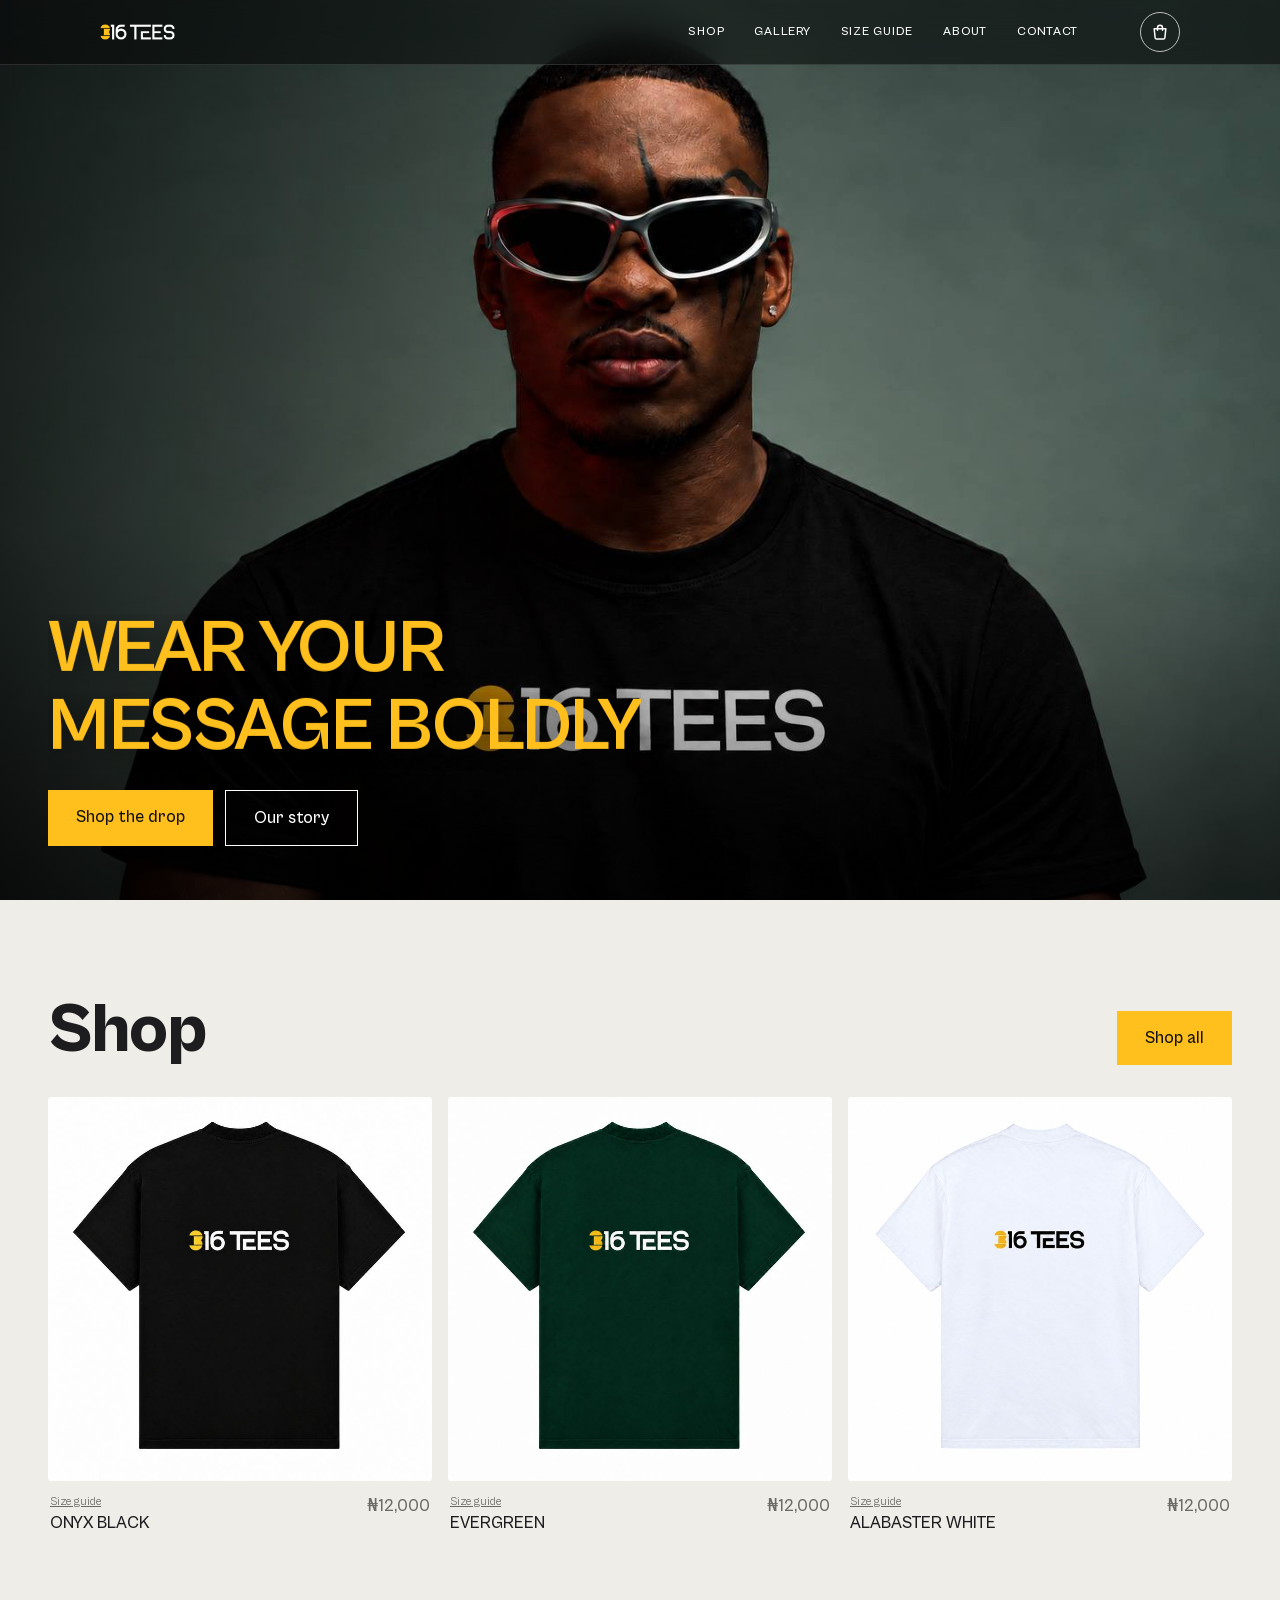
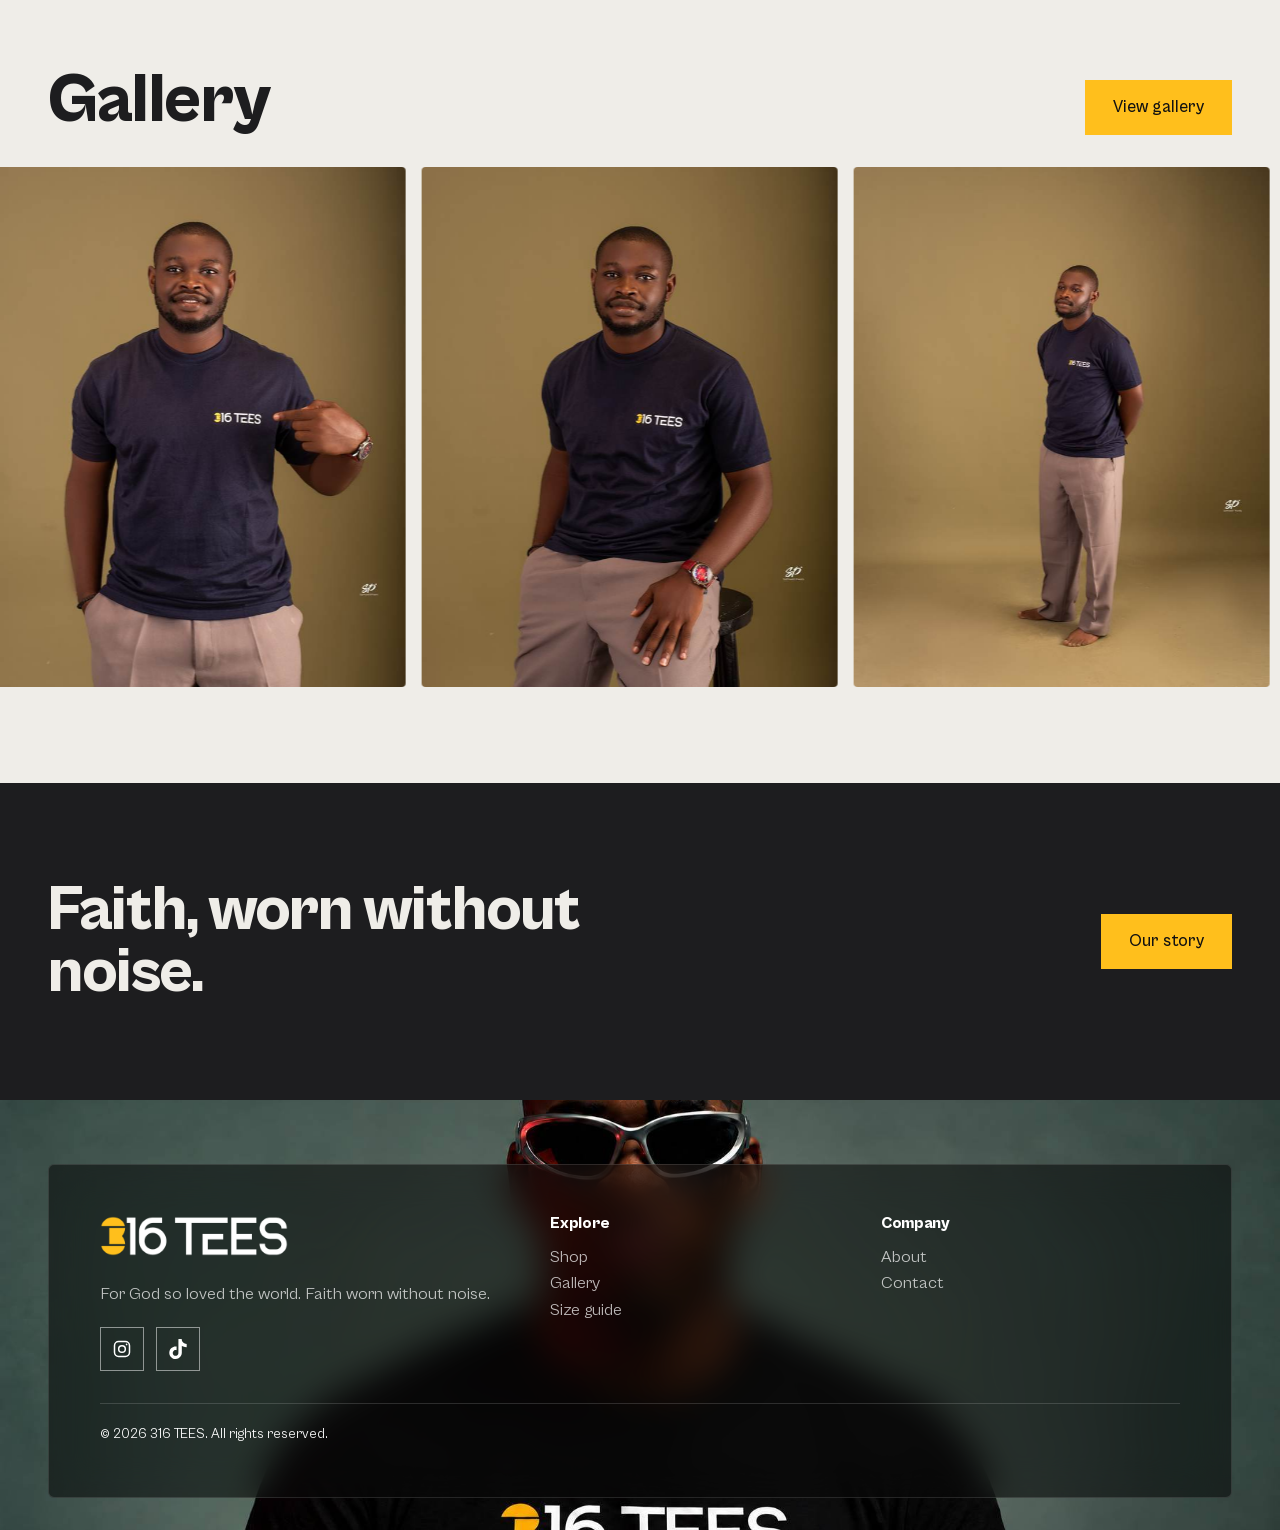
==== commit 2aab8a67: "New 316 TEES" ====
--- a/316-tees-website/316-tees-website/index.html
+++ b/316-tees-website/316-tees-website/index.html
@@ -1,394 +1,229 @@
-<!doctype html>
+<!DOCTYPE html>
 <html lang="en">
-  <head>
-    <meta charset="utf-8" />
-    <meta
-      name="viewport"
-      content="width=device-width, initial-scale=1, viewport-fit=cover"
-    />
-    <meta
-      http-equiv="Content-Security-Policy"
-      content="default-src 'self'; script-src 'self'; style-src 'self'; img-src 'self'; font-src 'self'; media-src 'self'; connect-src 'none'; object-src 'none'; base-uri 'none'; form-action 'none'"
-    />
-    <meta name="referrer" content="strict-origin-when-cross-origin" />
-    <meta
-      name="description"
-      content="316 TEES: faith-inspired streetwear. Wear your message boldly."
-    />
-    <title>316 TEES</title>
-    <link rel="icon" type="image/png" href="assets/img/favicon.png" />
-    <link rel="stylesheet" href="css/styles.css" />
-  </head>
-  <body>
-    <svg width="0" height="0" class="sprite" aria-hidden="true">
-      <symbol id="tee" viewBox="0 0 100 100">
-        <path
-          d="M34 12 16 24 4 44l16 8 8-9v45h44V43l8 9 16-8-12-20-18-12c-3 7-9 10-16 10s-13-3-16-10Z"
-          fill="currentColor"
-        />
-      </symbol>
-    </svg>
-    <nav class="glass" id="nav">
-      <a class="logo" href="#home" aria-label="316 TEES home"
-        ><img src="assets/img/logo.png" alt="316 TEES"
-      /></a>
-      <div class="right">
-        <div class="links" id="links">
-          <a href="#shop">SHOP</a><a href="#gallery">GALLERY</a
-          ><a href="#size-guide">SIZE GUIDE</a><a href="#about">ABOUT</a
-          ><a href="#contact">CONTACT</a>
-        </div>
-        <button class="cart" id="cart" aria-label="Cart, empty">
-          <svg
-            viewBox="0 0 24 24"
-            fill="none"
-            stroke="currentColor"
-            stroke-width="1.8"
-            stroke-linecap="round"
-            stroke-linejoin="round"
-            aria-hidden="true"
-          >
-            <path
-              d="M5 8h14l-1.2 11.2a1.5 1.5 0 0 1-1.5 1.3H7.7a1.5 1.5 0 0 1-1.5-1.3L5 8Z"
-            />
-            <path d="M9 10V7a3 3 0 0 1 6 0v3" /></svg
-          ><span class="bd" id="cn" hidden>0</span></button
-        ><button class="menu" id="menu" aria-expanded="false" aria-label="Menu">
-          MENU
-        </button>
-      </div>
-    </nav>
-    <main id="main" tabindex="-1">
-      <div class="page" data-p="home">
-        <div class="hero-wrap">
-          <section class="hero" id="hero" aria-label="316 TEES">
-            <video
-              class="hv"
-              poster="assets/img/hero.jpg"
-              src="assets/video/hero.mp4"
-              autoplay
-              muted
-              loop
-              playsinline
-              preload="auto"
-              aria-hidden="true"
-              tabindex="-1"
-            ></video>
-            <div class="hc">
-              <h1>
-                <span class="l"><span class="d0">WEAR YOUR</span></span
-                ><span class="l"><span class="d1">MESSAGE BOLDLY</span></span>
-              </h1>
-              <div class="row">
-                <a class="btn" href="#shop">Shop the drop</a
-                ><a class="btn line" href="#about">Our story</a>
-              </div>
+<head>
+  <meta charset="utf-8">
+  <meta name="viewport" content="width=device-width, initial-scale=1, viewport-fit=cover">
+  <meta http-equiv="Content-Security-Policy" content="default-src 'self'; script-src 'self'; style-src 'self'; img-src 'self'; font-src 'self'; media-src 'self'; connect-src 'none'; object-src 'none'; base-uri 'none'; form-action 'none'; upgrade-insecure-requests">
+  <meta name="referrer" content="strict-origin-when-cross-origin">
+  <meta name="description" content="316 TEES: faith-inspired streetwear. Wear your message boldly.">
+  <meta name="theme-color" content="#0a0a0a">
+  <title>316 TEES</title>
+  <link rel="icon" type="image/png" href="assets/img/favicon.png">
+  <link rel="preload" href="assets/fonts/CabinetGrotesk-Bold.woff2" as="font" type="font/woff2" crossorigin>
+  <link rel="stylesheet" href="css/styles.css">
+</head>
+<body>
+
+  <!-- ============ NAVBAR ============ -->
+  <nav class="site-nav glass" aria-label="Main">
+    <a class="nav-logo" href="#home" aria-label="316 TEES home"><img src="assets/img/logo.png" alt="316 TEES"></a>
+    <div class="nav-right">
+      <div class="nav-links" id="nav-links">
+        <a href="#shop">SHOP</a>
+        <a href="#gallery">GALLERY</a>
+        <a href="#size-guide">SIZE GUIDE</a>
+        <a href="#about">ABOUT</a>
+        <a href="#contact">CONTACT</a>
+      </div>
+      <button class="cart-btn" id="cart-btn" type="button" aria-label="Cart, empty">
+        <svg viewBox="0 0 24 24" fill="none" stroke="currentColor" stroke-width="1.8" stroke-linecap="round" stroke-linejoin="round" aria-hidden="true">
+          <path d="M5 8h14l-1.2 11.2a1.5 1.5 0 0 1-1.5 1.3H7.7a1.5 1.5 0 0 1-1.5-1.3L5 8Z"/>
+          <path d="M9 10V7a3 3 0 0 1 6 0v3"/>
+        </svg>
+        <span class="cart-badge" id="cart-badge" hidden>0</span>
+      </button>
+      <button class="menu-btn" id="menu-btn" type="button" aria-expanded="false" aria-controls="nav-links">MENU</button>
+    </div>
+  </nav>
+
+  <main id="main" tabindex="-1">
+    <noscript><p class="page-pad lead">Please turn on JavaScript to browse the shop.</p></noscript>
+
+    <!-- ============ HOME ============ -->
+    <div class="page" data-page="home">
+      <div class="hero-wrap">
+        <section class="hero" id="hero" aria-label="316 TEES">
+          <video class="hero-video" src="assets/video/hero.mp4" autoplay muted loop playsinline preload="auto" aria-hidden="true" tabindex="-1"></video>
+          <div class="hero-content">
+            <h1 class="hero-title" id="hero-title">
+              <span class="line"><span>WEAR YOUR</span></span>
+              <span class="line"><span>MESSAGE BOLDLY</span></span>
+            </h1>
+            <div class="hero-actions">
+              <a class="btn" href="#shop">Shop the drop</a>
+              <a class="btn btn--line" href="#about">Our story</a>
             </div>
-          </section>
-        </div>
-        <div class="after">
-          <section class="sec" aria-label="Shop preview">
-            <div class="sh">
-              <h2>Shop</h2>
-              <a class="btn" href="#shop">Shop all</a>
-            </div>
-            <div class="grid" id="hgrid"></div>
-          </section>
-          <section class="sec" aria-label="Gallery preview">
-            <div class="sh">
-              <h2>Gallery</h2>
-              <a class="btn" href="#gallery">View gallery</a>
-            </div>
-            <div class="mq"><div class="mq-t" id="mqt"></div></div>
-          </section>
-          <section class="band mt">
-            <h2>Faith, worn without noise.</h2>
-            <a class="btn" href="#about">Our story</a>
-          </section>
-        </div>
-      </div>
-      <div class="page pad" data-p="shop">
-        <h1>Shop</h1>
-        <p class="lead">
-          Three heavyweight tees: black, forest green and white. The 316 TEES
-          logo on the front, a small mark at the back neck.
-        </p>
-        <div class="grid" id="grid"></div>
-      </div>
-      <div class="page pad" data-p="product">
-        <a class="back" href="#shop">&larr; Back to shop</a>
-        <div class="pdp" id="pdp"></div>
-      </div>
-      <div class="page pad" data-p="gallery">
-        <h1>Gallery</h1>
-        <p class="lead">The lookbook. Photography by Samwell Pixels.</p>
-        <div class="mas" id="mas"></div>
-      </div>
-      <div class="page pad" data-p="size-guide">
-        <a class="back" id="sgb" href="#shop" hidden>&larr; Back</a>
-        <h1>Size guide</h1>
-        <p class="lead">
-          Measurements are body measurements in cm. Between sizes? Size up for a
-          boxy fit.
-        </p>
-        <div class="two">
-          <div>
-            <h3>Tees</h3>
-            <div class="tw">
-              <table>
-                <tr>
-                  <th>Size</th>
-                  <th>Chest</th>
-                  <th>Length</th>
-                </tr>
-                <tr>
-                  <td>S</td>
-                  <td>92&ndash;97</td>
-                  <td>69</td>
-                </tr>
-                <tr>
-                  <td>M</td>
-                  <td>97&ndash;102</td>
-                  <td>71</td>
-                </tr>
-                <tr>
-                  <td>L</td>
-                  <td>102&ndash;108</td>
-                  <td>73</td>
-                </tr>
-                <tr>
-                  <td>XL</td>
-                  <td>108&ndash;114</td>
-                  <td>75</td>
-                </tr>
-                <tr>
-                  <td>XXL</td>
-                  <td>114&ndash;120</td>
-                  <td>77</td>
-                </tr>
-              </table>
-            </div>
-            <h3>How to measure</h3>
-            <p class="lead mt8">
-              Wrap a tape around the fullest part of your chest, under your
-              arms, keeping it level and snug but not tight.
-            </p>
           </div>
-          <div class="finder">
-            <h3 class="mb16">Find your size</h3>
-            <label for="ch">Chest (cm)</label
-            ><input
-              id="ch"
-              type="number"
-              min="70"
-              max="140"
-              placeholder="e.g. 100"
-            /><output id="fs" aria-live="polite">&ndash;</output>
+        </section>
+      </div>
+
+      <div class="after">
+        <section class="section" aria-label="Shop preview">
+          <div class="section-head"><h2>Shop</h2><a class="btn" href="#shop">Shop all</a></div>
+          <div class="product-grid product-grid--preview" id="home-grid"></div>
+        </section>
+        <section class="section" aria-label="Gallery preview">
+          <div class="section-head"><h2>Gallery</h2><a class="btn" href="#gallery">View gallery</a></div>
+          <div class="marquee" id="marquee"><div class="marquee-track" id="marquee-track"></div></div>
+        </section>
+        <section class="band">
+          <h2>Faith, worn without noise.</h2>
+          <a class="btn" href="#about">Our story</a>
+        </section>
+      </div>
+    </div>
+
+    <!-- ============ SHOP ============ -->
+    <div class="page page-pad" data-page="shop">
+      <h1>Shop</h1>
+      <p class="lead">Three heavyweight tees: black, forest green and white. The 316 TEES logo on the front, a small mark at the back neck.</p>
+      <div class="product-grid" id="shop-grid"></div>
+    </div>
+
+    <!-- ============ PRODUCT ============ -->
+    <div class="page page-pad" data-page="product">
+      <a class="back-link" href="#shop">&larr; Back to shop</a>
+      <div class="pdp" id="product-view"></div>
+    </div>
+
+    <!-- ============ GALLERY ============ -->
+    <div class="page page-pad" data-page="gallery">
+      <h1>Gallery</h1>
+      <p class="lead">The lookbook. Photography by Samwell Pixels.</p>
+      <div class="masonry" id="gallery-grid"></div>
+    </div>
+
+    <!-- ============ SIZE GUIDE ============ -->
+    <div class="page page-pad" data-page="size-guide">
+      <a class="back-link" id="size-back" href="#shop" hidden>&larr; Back</a>
+      <h1>Size guide</h1>
+      <p class="lead">Measurements are body measurements in cm. Between sizes? Size up for a boxy fit.</p>
+      <div class="split">
+        <div>
+          <h3>Tees</h3>
+          <div class="table-scroll">
+            <table>
+              <thead><tr><th>Size</th><th>Chest</th><th>Length</th></tr></thead>
+              <tbody id="size-rows"></tbody>
+            </table>
           </div>
-        </div>
-      </div>
-      <div class="page pad about" data-p="about">
-        <h1>About</h1>
-        <div class="two">
-          <div>
-            <p class="lead">
-              316 Tees was birthed from (John 3:16), this subtly suggests
-              wearing and living out one’s faith without being overly explicit.
-            </p>
-            <p>
-              We believe clothing is more than fabric, it is a platform for
-              purpose. Every piece is designed to inspire confidence, and remind
-              people that what they wear can reflect what they stand for.
-            </p>
-            <p>
-              This is the foundation of the 316 identity, reminding people that
-              the greatest message ever shared is one of God’s love and
-              salvation.
-            </p>
-            <h3>Mission statement</h3>
-            <p>
-              To create high-quality, comfortable, and stylish apparel that
-              empowers people to express their faith, values, and identity with
-              confidence. We are committed to excellence, authenticity, and
-              inspiring boldness through every piece we produce.
-            </p>
-            <h3>Vision statement</h3>
-            <p>
-              To become a leading faith-inspired apparel brand that transforms
-              everyday clothing into a powerful expression of purpose, inspiring
-              people across communities and generations to wear their message
-              boldly.
-            </p>
-            <a class="btn" href="#shop">Shop the collection</a>
+          <h3>How to measure</h3>
+          <p class="lead lead--tight">Wrap a tape around the fullest part of your chest, under your arms, keeping it level and snug but not tight.</p>
+        </div>
+        <div class="finder">
+          <h3>Find your size</h3>
+          <label for="chest-input">Chest (cm)</label>
+          <input id="chest-input" type="number" min="70" max="140" placeholder="e.g. 100">
+          <output id="size-result" aria-live="polite">&ndash;</output>
+        </div>
+      </div>
+    </div>
+
+    <!-- ============ ABOUT ============ -->
+    <div class="page page-pad about" data-page="about">
+      <h1>About</h1>
+      <div class="split">
+        <div>
+          <p class="lead">316 Tees was birthed from (John 3:16), this subtly suggests wearing and living out one’s faith without being overly explicit.</p>
+          <p>We believe clothing is more than fabric, it is a platform for purpose. Every piece is designed to inspire confidence, and remind people that what they wear can reflect what they stand for.</p>
+          <p>This is the foundation of the 316 identity, reminding people that the greatest message ever shared is one of God’s love and salvation.</p>
+          <h3>Mission statement</h3>
+          <p>To create high-quality, comfortable, and stylish apparel that empowers people to express their faith, values, and identity with confidence. We are committed to excellence, authenticity, and inspiring boldness through every piece we produce.</p>
+          <h3>Vision statement</h3>
+          <p>To become a leading faith-inspired apparel brand that transforms everyday clothing into a powerful expression of purpose, inspiring people across communities and generations to wear their message boldly.</p>
+          <a class="btn" href="#shop">Shop the collection</a>
+        </div>
+        <img id="about-photo" alt="">
+      </div>
+    </div>
+
+    <!-- ============ CONTACT ============ -->
+    <div class="page page-pad" data-page="contact">
+      <h1>Contact</h1>
+      <p class="lead">Orders, collaborations or questions. Send a message and we’ll reply within two working days.</p>
+      <div class="split">
+        <form id="contact-form" novalidate>
+          <div class="hp-field" aria-hidden="true">
+            <label for="contact-trap">Leave this field empty</label>
+            <input id="contact-trap" tabindex="-1" autocomplete="off">
           </div>
-          <img id="aimg" alt="Model pointing to the 316 TEES logo on his tee" />
-        </div>
-      </div>
-      <div class="page pad" data-p="contact">
-        <h1>Contact</h1>
-        <p class="lead">
-          Orders, collaborations or questions. Send a message and we&rsquo;ll
-          reply within two working days.
-        </p>
-        <div class="two">
-          <form id="cf" novalidate>
-            <div class="hp-f" aria-hidden="true">
-              <label for="cfh">Leave this field empty</label
-              ><input id="cfh" tabindex="-1" autocomplete="off" />
-            </div>
-            <label for="n">Name</label
-            ><input id="n" required maxlength="60" autocomplete="name" /><label
-              for="e"
-              >Email</label
-            ><input
-              id="e"
-              type="email"
-              required
-              maxlength="120"
-              autocomplete="email"
-            /><label for="t">Topic</label
-            ><select id="t">
-              <option>Order help</option>
-              <option>Sizing</option>
-              <option>Collaboration</option>
-              <option>Other</option></select
-            ><label for="m">Message</label
-            ><textarea id="m" required maxlength="1000"></textarea
-            ><button class="btn" type="submit">Send message</button>
-            <div class="msg" id="cm" aria-live="polite"></div>
-          </form>
-          <div>
-            <h3 class="mb12">Reach us</h3>
-            <p>
-              Email:
-              <a class="ul" id="mailus" href="#contact">Send us an email</a>
-            </p>
-            <p>
-              Instagram:
-              <a
-                href="https://www.instagram.com/316_tees?igsi=aW4xdzdqODA5ZWxq"
-                target="_blank"
-                rel="noopener noreferrer"
-                class="ul"
-                >@316tees</a
-              >
-            </p>
-            <p>
-              TikTok:
-              <a
-                href="https://www.tiktok.com/@316.tees?_r=1&amp;_t=ZS-9APTK7MAoVQ"
-                target="_blank"
-                rel="noopener noreferrer"
-                class="ul"
-                >@316.tees</a
-              >
-            </p>
-          </div>
-        </div>
-      </div>
-      <div class="page pad" data-p="cart">
-        <a class="back" href="#shop">&larr; Continue shopping</a>
-        <h1 id="ch">Cart</h1>
-        <div id="cempty" hidden>
-          <p class="lead">
-            Your cart is empty. Pick a tee and it will show up here.
-          </p>
-          <a class="btn" href="#shop">Browse the shop</a>
-        </div>
-        <div class="cgrid" id="cg">
-          <div id="cl"></div>
-          <aside class="csum" aria-label="Cart summary">
-            <h2>Cart summary</h2>
-            <div class="sr"><span>Subtotal</span><b id="cs"></b></div>
-            <p class="note">
-              Delivery fee is confirmed by our team when we process your order.
-            </p>
-            <label for="ordn">Full name</label
-            ><input id="ordn" maxlength="80" autocomplete="name" /><label
-              for="ordp"
-              >Phone number</label
-            ><input
-              id="ordp"
-              type="tel"
-              maxlength="20"
-              autocomplete="tel"
-            /><label for="orda">Delivery address</label
-            ><textarea
-              id="orda"
-              maxlength="250"
-              autocomplete="street-address"
-            ></textarea>
-            <a
-              class="btn wide"
-              id="wa"
-              href="#cart"
-              target="_blank"
-              rel="noopener noreferrer"
-              >Order on WhatsApp</a
-            ><a class="btn wide dk" id="em" href="#cart">Order by email</a>
-            <div class="msg" id="cmsg" aria-live="polite"></div>
-          </aside>
-        </div>
-      </div>
-    </main>
-    <footer>
-      <div class="glass">
+          <label for="contact-name">Name</label>
+          <input id="contact-name" required maxlength="60" autocomplete="name">
+          <label for="contact-email">Email</label>
+          <input id="contact-email" type="email" required maxlength="120" autocomplete="email">
+          <label for="contact-topic">Topic</label>
+          <select id="contact-topic"><option>Order help</option><option>Sizing</option><option>Collaboration</option><option>Other</option></select>
+          <label for="contact-message">Message</label>
+          <textarea id="contact-message" required maxlength="1000"></textarea>
+          <button class="btn" type="submit">Send message</button>
+          <div class="form-msg" id="contact-msg" aria-live="polite"></div>
+        </form>
         <div>
-          <img src="assets/img/logo.png" alt="316 TEES" />
-          <p>For God so loved that the world. Faith worn without noise.</p>
-          <div class="soc">
-            <a
-              href="https://www.instagram.com/316_tees?igsi=aW4xdzdqODA5ZWxq"
-              target="_blank"
-              rel="noopener noreferrer"
-              aria-label="316 TEES on Instagram"
-              ><svg
-                viewBox="0 0 24 24"
-                fill="none"
-                stroke="currentColor"
-                stroke-width="1.8"
-                aria-hidden="true"
-              >
-                <rect x="3" y="3" width="18" height="18" rx="5" />
-                <circle cx="12" cy="12" r="4" />
-                <circle
-                  cx="17.5"
-                  cy="6.5"
-                  r="1"
-                  fill="currentColor"
-                  stroke="none"
-                /></svg></a
-            ><a
-              href="https://www.tiktok.com/@316.tees?_r=1&amp;_t=ZS-9APTK7MAoVQ"
-              target="_blank"
-              rel="noopener noreferrer"
-              aria-label="316 TEES on TikTok"
-              ><svg viewBox="0 0 24 24" fill="currentColor" aria-hidden="true">
-                <path
-                  d="M12.525.02c1.31-.02 2.61-.01 3.91-.02.08 1.53.63 3.09 1.75 4.17 1.12 1.11 2.7 1.62 4.24 1.79v4.03c-1.44-.05-2.89-.35-4.2-.97-.57-.26-1.1-.59-1.62-.93-.01 2.92.01 5.84-.02 8.75-.08 1.4-.54 2.79-1.35 3.94-1.31 1.92-3.58 3.17-5.91 3.21-1.43.08-2.86-.31-4.08-1.03-2.02-1.19-3.44-3.37-3.65-5.71-.02-.5-.03-1-.01-1.49.18-1.9 1.12-3.72 2.58-4.96 1.66-1.44 3.98-2.13 6.15-1.72.02 1.48-.04 2.96-.04 4.44-.99-.32-2.15-.23-3.02.37-.63.41-1.11 1.04-1.36 1.75-.21.51-.15 1.07-.14 1.61.24 1.64 1.82 3.02 3.5 2.87 1.12-.01 2.19-.66 2.77-1.61.19-.33.4-.67.41-1.06.1-1.79.06-3.57.07-5.36.01-4.03-.01-8.05.02-12.07z"
-                /></svg
-            ></a>
-          </div>
-        </div>
-        <div>
-          <h3>Explore</h3>
-          <ul>
-            <li><a href="#shop">Shop</a></li>
-            <li><a href="#gallery">Gallery</a></li>
-            <li><a href="#size-guide">Size guide</a></li>
-          </ul>
-        </div>
-        <div>
-          <h3>Company</h3>
-          <ul>
-            <li><a href="#about">About</a></li>
-            <li><a href="#contact">Contact</a></li>
-          </ul>
-        </div>
-        <div class="copy">&copy; 2026 316 TEES. All rights reserved.</div>
-      </div>
-    </footer>
-    <script src="js/lenis.min.js"></script>
-    <script src="js/app.js"></script>
-  </body>
+          <h3>Reach us</h3>
+          <p>Email: <a class="link-underline" id="mail-link" href="#contact">Send us an email</a></p>
+          <p>Instagram: <a class="link-underline" href="https://www.instagram.com/316_tees?igsi=aW4xdzdqODA5ZWxq" target="_blank" rel="noopener noreferrer">@316tees</a></p>
+          <p>TikTok: <a class="link-underline" href="https://www.tiktok.com/@316.tees?_r=1&amp;_t=ZS-9APTK7MAoVQ" target="_blank" rel="noopener noreferrer">@316.tees</a></p>
+        </div>
+      </div>
+    </div>
+
+    <!-- ============ CART ============ -->
+    <div class="page page-pad" data-page="cart">
+      <a class="back-link" href="#shop">&larr; Continue shopping</a>
+      <h1 id="cart-title">Cart</h1>
+      <div id="cart-empty" hidden>
+        <p class="lead">Your cart is empty. Pick a tee and it will show up here.</p>
+        <a class="btn" href="#shop">Browse the shop</a>
+      </div>
+      <div class="cart-layout" id="cart-layout">
+        <div id="cart-lines"></div>
+        <aside class="summary" aria-label="Cart summary">
+          <h2>Cart summary</h2>
+          <div class="summary-row"><span>Subtotal</span><b id="cart-subtotal"></b></div>
+          <p class="note">Delivery fee is confirmed by our team when we process your order.</p>
+          <label for="order-name">Full name</label>
+          <input id="order-name" maxlength="80" autocomplete="name">
+          <label for="order-phone">Phone number</label>
+          <input id="order-phone" type="tel" maxlength="20" autocomplete="tel">
+          <label for="order-address">Delivery address</label>
+          <textarea id="order-address" maxlength="250" autocomplete="street-address"></textarea>
+          <a class="btn btn--wide" id="order-whatsapp" href="#cart" target="_blank" rel="noopener noreferrer">Order on WhatsApp</a>
+          <a class="btn btn--wide btn--dark" id="order-email" href="#cart">Order by email</a>
+          <div class="form-msg" id="order-msg" aria-live="polite"></div>
+        </aside>
+      </div>
+    </div>
+  </main>
+
+  <!-- ============ FOOTER ============ -->
+  <footer class="site-footer">
+    <div class="glass footer-grid">
+      <div>
+        <img class="footer-logo" src="assets/img/logo.png" alt="316 TEES">
+        <p>For God so loved the world. <span class="tagline-end">Faith worn without noise.</span></p>
+        <div class="social">
+          <a href="https://www.instagram.com/316_tees?igsi=aW4xdzdqODA5ZWxq" target="_blank" rel="noopener noreferrer" aria-label="316 TEES on Instagram">
+            <svg viewBox="0 0 24 24" fill="none" stroke="currentColor" stroke-width="1.8" aria-hidden="true"><rect x="3" y="3" width="18" height="18" rx="5"/><circle cx="12" cy="12" r="4"/><circle cx="17.5" cy="6.5" r="1" fill="currentColor" stroke="none"/></svg>
+          </a>
+          <a href="https://www.tiktok.com/@316.tees?_r=1&amp;_t=ZS-9APTK7MAoVQ" target="_blank" rel="noopener noreferrer" aria-label="316 TEES on TikTok">
+            <svg viewBox="0 0 24 24" fill="currentColor" aria-hidden="true"><path d="M12.525.02c1.31-.02 2.61-.01 3.91-.02.08 1.53.63 3.09 1.75 4.17 1.12 1.11 2.7 1.62 4.24 1.79v4.03c-1.44-.05-2.89-.35-4.2-.97-.57-.26-1.1-.59-1.62-.93-.01 2.92.01 5.84-.02 8.75-.08 1.4-.54 2.79-1.35 3.94-1.31 1.92-3.58 3.17-5.91 3.21-1.43.08-2.86-.31-4.08-1.03-2.02-1.19-3.44-3.37-3.65-5.71-.02-.5-.03-1-.01-1.49.18-1.9 1.12-3.72 2.58-4.96 1.66-1.44 3.98-2.13 6.15-1.72.02 1.48-.04 2.96-.04 4.44-.99-.32-2.15-.23-3.02.37-.63.41-1.11 1.04-1.36 1.75-.21.51-.15 1.07-.14 1.61.24 1.64 1.82 3.02 3.5 2.87 1.12-.01 2.19-.66 2.77-1.61.19-.33.4-.67.41-1.06.1-1.79.06-3.57.07-5.36.01-4.03-.01-8.05.02-12.07z"/></svg>
+          </a>
+        </div>
+      </div>
+      <div>
+        <h3>Explore</h3>
+        <ul><li><a href="#shop">Shop</a></li><li><a href="#gallery">Gallery</a></li><li><a href="#size-guide">Size guide</a></li></ul>
+      </div>
+      <div>
+        <h3>Company</h3>
+        <ul><li><a href="#about">About</a></li><li><a href="#contact">Contact</a></li></ul>
+      </div>
+      <div class="copy">&copy; 2026 316 TEES. All rights reserved.</div>
+    </div>
+  </footer>
+
+  <script src="js/vendor/lenis.min.js"></script>
+  <script src="js/data.js"></script>
+  <script src="js/app.js"></script>
+</body>
 </html>
--- a/316-tees-website/316-tees-website/css/styles.css
+++ b/316-tees-website/316-tees-website/css/styles.css
@@ -1,113 +1,446 @@
-@font-face{font-family:'Cabinet Grotesk';font-weight:400;font-style:normal;font-display:swap;src:url(../assets/fonts/CabinetGrotesk-Regular.woff2) format('woff2')}
-@font-face{font-family:'Cabinet Grotesk';font-weight:500;font-style:normal;font-display:swap;src:url(../assets/fonts/CabinetGrotesk-Medium.woff2) format('woff2')}
-@font-face{font-family:'Cabinet Grotesk';font-weight:800;font-style:normal;font-display:swap;src:url(../assets/fonts/CabinetGrotesk-Extrabold.woff2) format('woff2')}
-:root{--bg:#EFEDE8;--ink:#1D1D1F;--mute:#6b6a66;--card:#E4E1DA;--y:#FFBF1C;--glass:rgba(10,10,10,.58);--hero:url(../assets/img/hero.jpg);color-scheme:light;box-sizing:border-box;padding-top:env(safe-area-inset-top,0px);padding-bottom:env(safe-area-inset-bottom,0px)}
-html{scroll-padding-top:env(safe-area-inset-top,0px)}*{box-sizing:border-box;margin:0}
-body{background:var(--bg);color:var(--ink);font:400 17px/1.55 'Cabinet Grotesk',system-ui,sans-serif;overflow-x:hidden}
-h1,h2,h3{font-family:'Cabinet Grotesk',system-ui,sans-serif;font-weight:800;letter-spacing:-.02em;line-height:.98}
-button,input,select,textarea{font:inherit;color:inherit}button{cursor:pointer}a{color:inherit}
-:focus-visible{outline:3px solid var(--y);outline-offset:3px}
-body::before{content:"";position:fixed;inset:0 0 auto;height:env(safe-area-inset-top,0px);z-index:29;background:#0a0a0a}
-.glass{background:var(--glass);-webkit-backdrop-filter:blur(18px) saturate(140%);backdrop-filter:blur(18px) saturate(140%);color:#fff;border:1px solid rgba(255,255,255,.12)}
-nav{position:fixed;top:env(safe-area-inset-top,0px);left:0;right:0;z-index:30;display:flex;align-items:center;justify-content:space-between;gap:16px;padding:12px clamp(16px,8vw,100px);border-width:0 0 1px}
-nav .logo img{height:16px;display:block}
-.links{display:flex;gap:6px;align-items:center}
-.links a,.cart,.menu{color:#fff;text-decoration:none;font-weight:500;letter-spacing:.06em;font-size:14px;padding:9px 14px;border-radius:99px;background:none;border:0}
-.links a:hover{background:rgba(255,255,255,.12)}.links a[aria-current=page]{background:var(--y);color:#111}
-.cart{border:1.5px solid rgba(255,255,255,.7)}.menu{display:none;border:1.5px solid rgba(255,255,255,.7)}
-@media(max-width:900px){.menu{display:block}.links{position:absolute;top:100%;left:0;right:0;flex-direction:column;align-items:stretch;padding:12px 16px 20px;background:var(--glass);-webkit-backdrop-filter:blur(18px);backdrop-filter:blur(18px);display:none}.links.open{display:flex}.links a{padding:14px}}
-.right{display:flex;gap:8px;align-items:center}
-.page{display:none}.page.on{display:block}
-.pad{padding:clamp(110px,16vh,150px) clamp(16px,4vw,48px) 96px;min-height:80vh}
-.pad h1{font-size:clamp(40px,7vw,104px);margin-bottom:16px}.lead{color:var(--mute);max-width:56ch;margin-bottom:40px;font-size:18px}
-.btn{display:inline-block;background:var(--y);color:#111;border:0;border-radius:99px;padding:14px 28px;font-weight:500;text-decoration:none;position:relative;overflow:hidden}
-.btn.line{background:none;color:#fff;border:1.5px solid #fff}
-/* hero */
-.hero-wrap{height:170vh}
-.hero{position:sticky;top:0;height:100vh;overflow:hidden;background:#222 var(--hero) center top/cover;color:#fff;will-change:transform,opacity;transform-origin:50% 100%}
-.hero::before{content:"";position:absolute;inset:0;background:linear-gradient(90deg,rgba(0,0,0,.65),rgba(0,0,0,0) 55%),linear-gradient(0deg,rgba(0,0,0,.6),rgba(0,0,0,0) 40%)}
-.hero h1{position:absolute;left:clamp(16px,4vw,48px);top:50%;translate:0 -50%;font-size:clamp(40px,5.6vw,96px);max-width:9ch}
-.hero h1 .l{display:block;overflow:hidden;padding-bottom:.08em}
-.hero h1 .l span{display:inline-block;transform:translateY(110%);animation:up 1s cubic-bezier(.2,.8,.2,1) forwards;animation-delay:calc(var(--i)*.12s + .2s)}
-@keyframes up{to{transform:none}}
-.hero .row{position:absolute;left:clamp(16px,4vw,48px);bottom:clamp(24px,6vh,56px);display:flex;gap:12px;flex-wrap:wrap}
-@media(max-width:767px){.hero h1{top:auto;bottom:110px;translate:none;max-width:none;font-size:clamp(38px,11vw,64px)}}
-.after{position:relative;z-index:2;background:var(--bg);margin-top:-70vh}
-.drop{height:420vh;position:relative}
-.pin{position:sticky;top:0;height:100vh;overflow:hidden;display:flex;flex-direction:column;justify-content:center;gap:28px;padding-top:70px}
-.pin header{padding:0 clamp(16px,4vw,48px)}.pin h2{font-size:clamp(34px,5.5vw,76px)}.pin header p{color:var(--mute);margin-top:10px}
-.track{display:flex;gap:20px;padding:0 clamp(16px,4vw,48px);will-change:transform}
-.card{flex:0 0 min(70vw,340px);text-decoration:none;color:inherit;display:block}
-.img{position:relative;aspect-ratio:4/5;background:var(--card);overflow:hidden;border-radius:4px}
-.img>*{position:absolute;inset:0;display:grid;place-items:center;transition:opacity .6s ease-in-out,transform .6s ease-in-out}
-.img svg{width:62%}.img img{width:100%;height:100%;object-fit:cover}
-.life{opacity:0;transform:scale(1.06);background:var(--c);color:#fff;font-family:'Cabinet Grotesk',system-ui,sans-serif;font-weight:800;font-size:clamp(26px,3.5vw,40px);text-align:center;padding:20px}
-.card:hover .life,.card:focus-visible .life{opacity:1;transform:none}
-.meta{display:flex;justify-content:space-between;gap:12px;padding:12px 2px;font-weight:500}.meta span:last-child{color:var(--mute)}
-@media(max-width:767px){.drop{height:auto;padding:64px 0}.pin{position:static;height:auto;padding-top:0}.track{overflow-x:auto;scroll-snap-type:x mandatory;padding-bottom:12px}.card{scroll-snap-align:start}}
-.band{padding:96px clamp(16px,4vw,48px);background:var(--ink);color:var(--bg);display:flex;justify-content:space-between;align-items:center;gap:24px;flex-wrap:wrap}.band h2{font-size:clamp(32px,5vw,68px);max-width:14ch}
-.tabs{display:flex;gap:8px;flex-wrap:wrap;margin-bottom:32px}.tabs button,.sizes button{background:none;border:1.5px solid var(--ink);border-radius:99px;padding:8px 18px}
-.tabs button[aria-pressed=true],.sizes button[aria-pressed=true]{background:var(--ink);color:var(--bg)}
-.grid{display:grid;grid-template-columns:repeat(auto-fill,minmax(min(100%,260px),1fr));gap:24px 16px}
-.grid .card{flex:none;opacity:0;transform:translateY(32px);transition:opacity .7s ease,transform .7s cubic-bezier(.2,.8,.2,1);transition-delay:calc(var(--d,0)*70ms)}.grid .card.in{opacity:1;transform:none}
-.pdp{display:grid;grid-template-columns:1.2fr 1fr;gap:clamp(24px,5vw,72px)}.gal{display:grid;gap:16px}.gal .img{aspect-ratio:1}
-.info{position:sticky;top:110px;align-self:start}.info h1{font-size:clamp(32px,4.5vw,64px)}.price{font-size:24px;font-weight:500;margin:12px 0 16px}.info p{color:var(--mute);max-width:44ch;margin-bottom:24px}
-.sizes{display:flex;gap:8px;margin-bottom:28px;flex-wrap:wrap}.sizes button{width:48px;height:48px;padding:0;border-radius:50%}
-.atc{width:100%;padding:18px;font-size:17px;will-change:transform;transition:transform .25s cubic-bezier(.2,.8,.2,1)}
-.rip{position:absolute;border-radius:50%;background:#fff;opacity:.5;transform:scale(0);animation:rp .6s ease-out forwards;pointer-events:none}@keyframes rp{to{transform:scale(4);opacity:0}}
-.msg{min-height:1.5em;margin-top:12px;color:var(--mute)}.back{display:inline-block;margin-bottom:24px;color:var(--mute)}
-@media(max-width:767px){.pdp{grid-template-columns:1fr}.info{position:static}}
-.mas{columns:3 260px;column-gap:16px}.mas>*{break-inside:avoid;margin-bottom:16px;border-radius:4px;overflow:hidden;display:block;width:100%}
-.mas img{display:block;width:100%;object-fit:cover}.tile{display:grid;place-items:center;text-align:center;padding:24px;font-family:'Cabinet Grotesk',system-ui,sans-serif;font-weight:800;font-size:clamp(26px,3vw,38px);line-height:1;color:#fff}
-table{border-collapse:collapse;width:100%;max-width:760px;margin-bottom:40px}th,td{padding:14px 12px;border-bottom:1px solid rgba(0,0,0,.15);text-align:left}th{font-family:'Cabinet Grotesk',system-ui,sans-serif}
-.tw{overflow-x:auto}.two{display:grid;grid-template-columns:1fr 1fr;gap:clamp(24px,5vw,72px);align-items:start}@media(max-width:767px){.two{grid-template-columns:1fr}}
-.finder{background:var(--card);border-radius:4px;padding:24px;max-width:420px}.finder label{display:block;font-weight:500;margin-bottom:8px}
-input,textarea,select{width:100%;padding:12px 14px;border:1.5px solid var(--ink);border-radius:4px;background:var(--bg);margin-bottom:18px}textarea{min-height:140px}
-.finder output{display:block;font-family:'Cabinet Grotesk',system-ui,sans-serif;font-weight:800;font-size:40px}
-.about img{width:100%;border-radius:4px;aspect-ratio:4/5;object-fit:cover}.about p{margin-bottom:18px;max-width:54ch}.about h3{font-size:28px;margin:28px 0 8px}
-footer{position:relative;background:#222 var(--hero) center/cover;padding:64px clamp(16px,4vw,48px) 32px}
-footer .glass{padding:clamp(24px,4vw,56px);border-radius:6px;display:grid;grid-template-columns:1.4fr 1fr 1fr;gap:32px}
-footer img{height:40px;margin-bottom:16px}footer p,footer li{color:rgba(255,255,255,.72)}footer ul{list-style:none;padding:0}footer a{text-decoration:none}footer a:hover{color:var(--y)}footer h3{font-size:16px;margin-bottom:12px}
-.copy{grid-column:1/-1;font-size:14px;border-top:1px solid rgba(255,255,255,.15);padding-top:20px}@media(max-width:767px){footer .glass{grid-template-columns:1fr}}
-@media(prefers-reduced-motion:reduce){*{animation-duration:.01s!important;transition-duration:.01s!important}.hero h1 .l span{transform:none}}
-
-.card .img,.gal .img{aspect-ratio:1;background:#fff}
-.det{opacity:0;overflow:hidden}
-.card:hover .det,.card:focus-within .det{opacity:1}
-.sec{padding:96px clamp(16px,4vw,48px) 24px}.sh{display:flex;justify-content:space-between;align-items:end;gap:16px;flex-wrap:wrap;margin-bottom:32px}.sh h2{font-size:clamp(34px,5.5vw,76px)}
-.sec .grid{grid-template-columns:repeat(auto-fit,minmax(min(100%,280px),1fr))}
-.mq{overflow:hidden;margin:0 calc(-1*clamp(16px,4vw,48px))}.mq-t{display:flex;width:max-content;animation:mq 45s linear infinite;will-change:transform}
-.mq:hover .mq-t{animation-play-state:paused}.mq-t img{height:min(62vh,520px);width:auto;margin-right:16px;border-radius:4px;display:block}
-@keyframes mq{to{transform:translateX(-50%)}}
-.mas .hp{height:260px;background:var(--hero) center/cover}
-@media(prefers-reduced-motion:reduce){.mq-t{animation:none!important}.mq{overflow-x:auto}}
-.cart{width:40px;height:40px;padding:0;display:grid;place-items:center;position:relative}.cart svg{width:20px;height:20px}
-.bd{position:absolute;top:-5px;right:-5px;min-width:18px;height:18px;padding:0 4px;border-radius:9px;background:var(--y);color:#111;font-size:11px;font-weight:800;display:grid;place-items:center}.bd[hidden]{display:none}
-.il{display:block;text-decoration:none;color:inherit}.sg{font-size:12px;color:var(--mute);text-decoration:underline;font-weight:400}.sg:hover{color:var(--ink)}.nm{text-decoration:none;font-weight:500;line-height:1.3}
-.dsc{margin-top:16px}.dsc h3{font-size:20px;margin:20px 0 6px;letter-spacing:0;line-height:1.1}.dsc p{color:var(--mute);max-width:62ch}
-.hero .hc{position:absolute;left:clamp(16px,4vw,48px);bottom:clamp(24px,6vh,56px);display:flex;flex-direction:column;align-items:flex-start;gap:36px}
-.hero .hc h1{position:static;translate:none;top:auto;bottom:auto;max-width:none;color:var(--y);font-size:clamp(30px,3.9vw,72px);text-transform:uppercase;white-space:nowrap;text-shadow:0 2px 24px rgba(0,0,0,.4)}
-.hero .hc .row{position:static}
-@media(max-width:767px){.hero .hc h1{font-size:8.6vw}}
-.back[hidden]{display:none}
-.cgrid{display:grid;grid-template-columns:1.6fr 1fr;gap:32px;align-items:start}.cgrid[hidden],#cempty[hidden]{display:none}
-.ci{display:grid;grid-template-columns:88px 1fr auto auto;gap:8px 16px;align-items:center;padding:16px 0;border-bottom:1px solid rgba(0,0,0,.14)}.ci:first-child{padding-top:0}
-.ci img{width:88px;height:88px;object-fit:cover;background:#fff;border-radius:4px;display:block}.cd .nm{display:block}.cd small{display:block;color:var(--mute)}.cp{font-weight:500;margin-top:4px}
-.cq{display:flex;align-items:center;gap:10px;border:1.5px solid var(--ink);border-radius:99px;padding:2px}.cq button{width:32px;height:32px;border:0;border-radius:50%;background:var(--y);color:#111;font-size:18px;line-height:1}.cq span{min-width:20px;text-align:center;font-weight:500}
-.rm{background:none;border:0;color:var(--mute);text-decoration:underline;padding:4px}.rm:hover{color:var(--ink)}
-.csum{background:var(--card);border-radius:4px;padding:24px;position:sticky;top:96px}.csum h2{font-size:26px;margin-bottom:16px}.csum label{display:block;font-weight:500;margin-bottom:6px}.csum input,.csum textarea{margin-bottom:14px}
-.sr{display:flex;justify-content:space-between;font-size:20px;padding-bottom:12px;border-bottom:1px solid rgba(0,0,0,.14);margin-bottom:12px}.note{color:var(--mute);font-size:14px;margin-bottom:18px}
-.btn.wide{display:block;text-align:center;margin-bottom:10px;width:100%}.btn.dk{background:var(--ink);color:var(--bg)}
-@media(max-width:767px){.cgrid{grid-template-columns:1fr}.csum{position:static}.ci{grid-template-columns:72px 1fr}.ci img{width:72px;height:72px}.cq,.rm{grid-column:2;justify-self:start}}
-.soc{display:flex;gap:12px;margin-top:20px}.soc a{width:44px;height:44px;display:grid;place-items:center;border:1.5px solid rgba(255,255,255,.5);color:#fff;border-radius:0}.soc a:hover{background:var(--y);color:#111;border-color:var(--y)}.soc svg{width:20px;height:20px}
-.btn,.links a,.menu,.sizes button,.cq,.cq button{border-radius:0}.cart{border-radius:99px}
-.links a,.menu{font-size:12.5px}.menu{padding:8px 12px}
-@media(min-width:901px){.links a{padding:8px 12px}.links{margin-right:42px}}
-.mq-t{animation:none!important}.mq{touch-action:pan-y;cursor:grab}.mq.dr{cursor:grabbing}.mq img{-webkit-user-drag:none;user-select:none}
-@media(prefers-reduced-motion:reduce){.mq{cursor:auto}}
-.hv{position:absolute;inset:0;width:100%;height:100%;object-fit:cover;object-position:center top;z-index:0}.hero::before{z-index:1}.hero .hc{z-index:2}
-@media(prefers-reduced-motion:reduce){.hv{display:none}}
-
-.sprite{position:absolute}.d0{--i:0}.d1{--i:1}.mt{margin-top:72px}.mt8{margin-top:8px}.mb16{margin-bottom:16px}.mb12{margin-bottom:12px}.ul{text-decoration:underline}
-.csum textarea{min-height:90px}.sgp{display:inline-block;margin-bottom:10px}.msg a{color:inherit;text-decoration:underline}.cd small.ea{display:inline;font-weight:400}
-.hp-f{position:absolute;left:-9999px;width:1px;height:1px;overflow:hidden;opacity:0}
+/* ==========================================================
+   316 TEES: styles
+   1 Fonts   2 Base   3 Shared   4 Navbar   5 Home   6 Products
+   7 Gallery   8 Info pages   9 Cart   10 Footer   11 Mobile
+   12 Reduced motion
+   ========================================================== */
+
+/* ---------- 1. Fonts (Cabinet Grotesk, self-hosted) ---------- */
+@font-face { font-family: "Cabinet Grotesk"; font-weight: 400; font-style: normal; font-display: swap; src: url("../assets/fonts/CabinetGrotesk-Regular.woff2") format("woff2"); }
+@font-face { font-family: "Cabinet Grotesk"; font-weight: 500; font-style: normal; font-display: swap; src: url("../assets/fonts/CabinetGrotesk-Medium.woff2") format("woff2"); }
+@font-face { font-family: "Cabinet Grotesk"; font-weight: 700; font-style: normal; font-display: swap; src: url("../assets/fonts/CabinetGrotesk-Bold.woff2") format("woff2"); }
+@font-face { font-family: "Cabinet Grotesk"; font-weight: 800; font-style: normal; font-display: swap; src: url("../assets/fonts/CabinetGrotesk-Extrabold.woff2") format("woff2"); }
+
+/* ---------- 2. Base ---------- */
+:root {
+  --bg: #EFEDE8;
+  --ink: #1D1D1F;
+  --mute: #6b6a66;
+  --card: #E4E1DA;
+  --gold: #FFBF1C;
+  --glass: rgba(10, 10, 10, .58);
+  --gutter: clamp(16px, 4vw, 48px);
+  --nav-h: 66px;
+  --hero-photo: url("../assets/img/hero-poster.jpg");
+  color-scheme: light;
+  box-sizing: border-box;
+  padding-top: env(safe-area-inset-top, 0px);
+  padding-bottom: env(safe-area-inset-bottom, 0px);
+}
+html { scroll-padding-top: env(safe-area-inset-top, 0px); }
+* { box-sizing: border-box; margin: 0; }
+body {
+  background: var(--bg);
+  color: var(--ink);
+  font: 400 17px/1.55 "Cabinet Grotesk", system-ui, sans-serif;
+  overflow-x: hidden;
+}
+body::before { /* keeps the phone status bar area solid */
+  content: "";
+  position: fixed;
+  inset: 0 0 auto;
+  height: env(safe-area-inset-top, 0px);
+  z-index: 29;
+  background: #0a0a0a;
+}
+h1, h2, h3 { font-weight: 800; letter-spacing: -.02em; line-height: .98; }
+button, input, select, textarea { font: inherit; color: inherit; }
+button { cursor: pointer; }
+a { color: inherit; }
+label { display: block; margin-bottom: 6px; font-weight: 500; }
+input, textarea, select {
+  width: 100%;
+  margin-bottom: 18px;
+  padding: 12px 14px;
+  border: 1.5px solid var(--ink);
+  border-radius: 4px;
+  background: var(--bg);
+}
+textarea { min-height: 140px; }
+:focus-visible { outline: 3px solid var(--gold); outline-offset: 3px; }
+
+/* ---------- 3. Shared ---------- */
+.glass {
+  background: var(--glass);
+  -webkit-backdrop-filter: blur(18px) saturate(140%);
+  backdrop-filter: blur(18px) saturate(140%);
+  color: #fff;
+  border: 1px solid rgba(255, 255, 255, .12);
+}
+.page { display: none; }
+.page.is-active { display: block; }
+.page-pad { padding: clamp(110px, 16vh, 150px) var(--gutter) 96px; min-height: 80vh; }
+.page-pad h1 { margin-bottom: 16px; font-size: clamp(40px, 7vw, 104px); }
+.lead { max-width: 56ch; margin-bottom: 40px; color: var(--mute); font-size: 18px; }
+.lead--tight { margin: 8px 0 0; }
+.split { display: grid; grid-template-columns: 1fr 1fr; gap: clamp(24px, 5vw, 72px); align-items: start; }
+.back-link { display: inline-block; margin-bottom: 24px; color: var(--mute); }
+[hidden] { display: none !important; }
+.link-underline { text-decoration: underline; }
+.form-msg { min-height: 1.5em; margin-top: 12px; color: var(--mute); }
+.form-msg a { color: inherit; text-decoration: underline; }
+.hp-field { position: absolute; left: -9999px; width: 1px; height: 1px; overflow: hidden; opacity: 0; } /* spam trap */
+
+.btn {
+  display: inline-block;
+  position: relative;
+  overflow: hidden;
+  padding: 14px 28px;
+  border: 0;
+  border-radius: 0;
+  background: var(--gold);
+  color: #111;
+  font-weight: 500;
+  text-decoration: none;
+}
+.btn--line { background: none; border: 1.5px solid #fff; color: #fff; }
+.btn--dark { background: var(--ink); color: var(--bg); }
+.btn--wide { display: block; width: 100%; margin-bottom: 10px; text-align: center; }
+.btn--add {
+  width: 100%;
+  padding: 18px;
+  font-size: 17px;
+  will-change: transform;
+  transition: transform .25s cubic-bezier(.2, .8, .2, 1);
+}
+.ripple {
+  position: absolute;
+  border-radius: 50%;
+  background: #fff;
+  opacity: .5;
+  transform: scale(0);
+  animation: ripple .6s ease-out forwards;
+  pointer-events: none;
+}
+@keyframes ripple { to { transform: scale(4); opacity: 0; } }
+
+/* ---------- 4. Navbar ---------- */
+.site-nav {
+  position: fixed;
+  top: env(safe-area-inset-top, 0px);
+  left: 0;
+  right: 0;
+  z-index: 30;
+  display: flex;
+  align-items: center;
+  justify-content: space-between;
+  gap: 16px;
+  padding: 12px clamp(16px, 8vw, 100px);
+  border-width: 0 0 1px;
+}
+.nav-logo img { display: block; height: 16px; }
+.nav-right { display: flex; align-items: center; gap: 8px; }
+.nav-links { display: flex; align-items: center; gap: 6px; margin-right: 42px; }
+.nav-links a { padding: 8px 12px; color: #fff; font-size: 12.5px; font-weight: 500; letter-spacing: .06em; text-decoration: none; }
+.nav-links a:hover { background: rgba(255, 255, 255, .12); }
+.nav-links a[aria-current="page"] { background: var(--gold); color: #111; }
+.cart-btn, .menu-btn { border: 1.5px solid rgba(255, 255, 255, .7); background: none; color: #fff; }
+.cart-btn {
+  position: relative;
+  display: grid;
+  place-items: center;
+  width: 40px;
+  height: 40px;
+  padding: 0;
+  border-radius: 99px; /* the only rounded button on the site */
+}
+.cart-btn svg { width: 20px; height: 20px; }
+.cart-badge {
+  position: absolute;
+  top: -5px;
+  right: -5px;
+  display: grid;
+  place-items: center;
+  min-width: 18px;
+  height: 18px;
+  padding: 0 4px;
+  border-radius: 9px;
+  background: var(--gold);
+  color: #111;
+  font-size: 11px;
+  font-weight: 800;
+}
+.menu-btn {
+  display: none;
+  padding: 8px 12px;
+  font-size: 12.5px;
+  font-weight: 500;
+  letter-spacing: .06em;
+}
+@media (max-width: 900px) {
+  .menu-btn { display: block; }
+  .nav-links {
+    position: absolute;
+    top: 100%;
+    left: 0;
+    right: 0;
+    display: none;
+    flex-direction: column;
+    align-items: stretch;
+    gap: 0;
+    margin: 0;
+    padding: 12px 16px 20px;
+    background: var(--glass);
+    -webkit-backdrop-filter: blur(18px);
+    backdrop-filter: blur(18px);
+  }
+  .nav-links.is-open { display: flex; }
+  .nav-links a { padding: 14px; }
+}
+
+/* ---------- 5. Home ---------- */
+.hero-wrap { height: 170vh; }
+.hero {
+  position: sticky;
+  top: 0;
+  height: 100vh;
+  overflow: hidden;
+  background: #222 var(--hero-photo) center top / cover; /* shows if the video cannot play */
+  color: #fff;
+  transform-origin: 50% 100%;
+  will-change: transform, opacity;
+}
+.hero::before { /* darkens the video so the text stays readable */
+  content: "";
+  position: absolute;
+  inset: 0;
+  z-index: 1;
+  background:
+    linear-gradient(90deg, rgba(0, 0, 0, .65), rgba(0, 0, 0, 0) 55%),
+    linear-gradient(0deg, rgba(0, 0, 0, .6), rgba(0, 0, 0, 0) 40%);
+}
+.hero-video {
+  position: absolute;
+  inset: 0;
+  z-index: 0;
+  width: 100%;
+  height: 100%;
+  object-fit: cover;
+  object-position: center top;
+}
+.hero-content {
+  position: absolute;
+  z-index: 2;
+  left: var(--gutter);
+  bottom: clamp(24px, 6vh, 56px);
+  display: flex;
+  flex-direction: column;
+  align-items: flex-start;
+  gap: 20px;
+}
+.hero-title {
+  color: var(--gold);
+  font-size: clamp(30px, 3.9vw, 72px); /* app.js refits it to reach the middle of the hero */
+  font-weight: 700;
+  text-transform: uppercase;
+  white-space: nowrap;
+  text-shadow: 0 2px 24px rgba(0, 0, 0, .4);
+}
+.hero-title .line { display: block; overflow: hidden; padding-bottom: .08em; }
+.hero-title .line span {
+  display: inline-block;
+  transform: translateY(110%);
+  animation: rise 1s cubic-bezier(.2, .8, .2, 1) forwards;
+}
+.hero-title .line:nth-child(1) span { animation-delay: .2s; }
+.hero-title .line:nth-child(2) span { animation-delay: .32s; }
+@keyframes rise { to { transform: none; } }
+.hero-actions { display: flex; flex-wrap: wrap; gap: 12px; }
+
+.after { position: relative; z-index: 2; margin-top: -70vh; background: var(--bg); }
+.section { padding: 96px var(--gutter) 24px; }
+.section-head { display: flex; flex-wrap: wrap; align-items: end; justify-content: space-between; gap: 16px; margin-bottom: 32px; }
+.section-head h2 { font-size: clamp(34px, 5.5vw, 76px); }
+.band {
+  display: flex;
+  flex-wrap: wrap;
+  align-items: center;
+  justify-content: space-between;
+  gap: 24px;
+  margin-top: 72px;
+  padding: 96px var(--gutter);
+  background: var(--ink);
+  color: var(--bg);
+}
+.band h2 { max-width: 14ch; font-size: clamp(32px, 5vw, 68px); }
+
+/* Gallery strip on the home page (moved by app.js) */
+.marquee { overflow: hidden; margin: 0 calc(-1 * var(--gutter)); cursor: grab; touch-action: pan-y; }
+.marquee.is-dragging { cursor: grabbing; }
+.marquee-track { display: flex; width: max-content; will-change: transform; }
+.marquee img {
+  display: block;
+  width: auto;
+  height: min(62vh, 520px);
+  margin-right: 16px;
+  border-radius: 4px;
+  -webkit-user-drag: none;
+  user-select: none;
+}
+
+/* ---------- 6. Products ---------- */
+.product-grid { display: grid; grid-template-columns: repeat(auto-fill, minmax(min(100%, 260px), 1fr)); gap: 24px 16px; }
+.product-grid--preview { grid-template-columns: repeat(auto-fit, minmax(min(100%, 280px), 1fr)); }
+.product-grid .card {
+  opacity: 0;
+  transform: translateY(32px);
+  transition: opacity .7s ease, transform .7s cubic-bezier(.2, .8, .2, 1);
+  transition-delay: calc(var(--d, 0) * 70ms);
+}
+.product-grid .card.is-in { opacity: 1; transform: none; }
+.card-image { display: block; }
+.media { position: relative; aspect-ratio: 1; overflow: hidden; border-radius: 4px; background: #fff; }
+.media img { position: absolute; inset: 0; width: 100%; height: 100%; object-fit: cover; }
+.media-back { opacity: 0; transition: opacity .6s ease-in-out; }
+.card:hover .media-back, .card:focus-within .media-back { opacity: 1; }
+.card-meta { display: flex; justify-content: space-between; gap: 12px; padding: 12px 2px; font-weight: 500; }
+.card-title { display: flex; flex-direction: column; align-items: flex-start; }
+.card-name { font-weight: 500; line-height: 1.3; text-decoration: none; }
+.card-price { color: var(--mute); }
+.size-link { color: var(--mute); font-size: 12px; font-weight: 400; text-decoration: underline; }
+.size-link:hover { color: var(--ink); }
+
+.pdp { display: grid; grid-template-columns: 1.2fr 1fr; gap: clamp(24px, 5vw, 72px); }
+.gallery { display: grid; gap: 16px; }
+.description { margin-top: 16px; }
+.description h3 { margin: 20px 0 6px; font-size: 20px; letter-spacing: 0; line-height: 1.1; }
+.description p { max-width: 62ch; color: var(--mute); }
+.info { position: sticky; top: 110px; align-self: start; }
+.info h1 { font-size: clamp(32px, 4.5vw, 64px); }
+.info p { max-width: 44ch; margin-bottom: 24px; color: var(--mute); }
+.price { margin: 12px 0 16px; font-size: 24px; font-weight: 500; }
+.size-link--pdp { display: inline-block; margin-bottom: 10px; }
+.size-options { display: flex; flex-wrap: wrap; gap: 8px; margin-bottom: 28px; }
+.size-options button { width: 48px; height: 48px; padding: 0; border: 1.5px solid var(--ink); border-radius: 0; background: none; }
+.size-options button[aria-pressed="true"] { background: var(--ink); color: var(--bg); }
+
+/* ---------- 7. Gallery page ---------- */
+.masonry { columns: 3 260px; column-gap: 16px; }
+.masonry > * { display: block; width: 100%; margin-bottom: 16px; overflow: hidden; border-radius: 4px; break-inside: avoid; }
+.masonry img { display: block; width: 100%; object-fit: cover; }
+.tile { display: grid; place-items: center; padding: 24px; color: #fff; font-size: clamp(26px, 3vw, 38px); font-weight: 800; line-height: 1; text-align: center; }
+.tile--ink  { height: 220px; background: #2c2c2e; }
+.tile--gold { height: 180px; background: var(--gold); color: #111; }
+.tile--navy { height: 240px; background: #1f3a5f; }
+.tile-photo { height: 260px; background: var(--hero-photo) center / cover; }
+
+/* ---------- 8. Info pages ---------- */
+.table-scroll { overflow-x: auto; }
+table { width: 100%; max-width: 760px; margin-bottom: 40px; border-collapse: collapse; }
+th, td { padding: 14px 12px; border-bottom: 1px solid rgba(0, 0, 0, .15); text-align: left; }
+th { font-weight: 800; }
+.finder { max-width: 420px; padding: 24px; border-radius: 4px; background: var(--card); }
+.finder h3 { margin-bottom: 16px; }
+.finder output { display: block; font-size: 40px; font-weight: 800; }
+.about img { width: 100%; aspect-ratio: 4 / 5; border-radius: 4px; object-fit: cover; }
+.about p { max-width: 54ch; margin-bottom: 18px; }
+.about h3 { margin: 28px 0 8px; font-size: 28px; }
+.split h3 { margin-bottom: 12px; }
+
+/* ---------- 9. Cart ---------- */
+.cart-layout { display: grid; grid-template-columns: 1.6fr 1fr; gap: 32px; align-items: start; }
+.cart-item {
+  display: grid;
+  grid-template-columns: 88px 1fr auto auto;
+  gap: 8px 16px;
+  align-items: center;
+  padding: 16px 0;
+  border-bottom: 1px solid rgba(0, 0, 0, .14);
+}
+.cart-item:first-child { padding-top: 0; }
+.cart-item img { display: block; width: 88px; height: 88px; border-radius: 4px; background: #fff; object-fit: cover; }
+.cart-details a { display: block; font-weight: 500; line-height: 1.3; text-decoration: none; }
+.cart-details small { display: block; color: var(--mute); }
+.cart-details small.each { display: inline; font-weight: 400; }
+.cart-price { margin-top: 4px; font-weight: 500; }
+.qty { display: flex; align-items: center; gap: 10px; padding: 2px; border: 1.5px solid var(--ink); }
+.qty button { width: 32px; height: 32px; border: 0; background: var(--gold); color: #111; font-size: 18px; line-height: 1; }
+.qty span { min-width: 20px; font-weight: 500; text-align: center; }
+.remove-btn { padding: 4px; border: 0; background: none; color: var(--mute); text-decoration: underline; }
+.remove-btn:hover { color: var(--ink); }
+.summary { position: sticky; top: 96px; padding: 24px; border-radius: 4px; background: var(--card); }
+.summary h2 { margin-bottom: 16px; font-size: 26px; }
+.summary input, .summary textarea { margin-bottom: 14px; }
+.summary textarea { min-height: 90px; }
+.summary-row { display: flex; justify-content: space-between; margin-bottom: 12px; padding-bottom: 12px; border-bottom: 1px solid rgba(0, 0, 0, .14); font-size: 20px; }
+.note { margin-bottom: 18px; color: var(--mute); font-size: 14px; }
+
+/* ---------- 10. Footer ---------- */
+.site-footer { position: relative; padding: 64px var(--gutter) 32px; background: #222 var(--hero-photo) center / cover; }
+.footer-grid { display: grid; grid-template-columns: 1.4fr 1fr 1fr; gap: 32px; padding: clamp(24px, 4vw, 56px); border-radius: 6px; }
+.footer-logo { height: 40px; margin-bottom: 16px; }
+.site-footer p, .site-footer li { color: rgba(255, 255, 255, .72); }
+.site-footer ul { padding: 0; list-style: none; }
+.site-footer a { text-decoration: none; }
+.site-footer a:hover { color: var(--gold); }
+.site-footer h3 { margin-bottom: 12px; font-size: 16px; }
+.social { display: flex; gap: 12px; margin-top: 20px; }
+.social a { display: grid; place-items: center; width: 44px; height: 44px; border: 1.5px solid rgba(255, 255, 255, .5); color: #fff; }
+.social a:hover { border-color: var(--gold); background: var(--gold); color: #111; }
+.social svg { width: 20px; height: 20px; }
+.copy { grid-column: 1 / -1; padding-top: 20px; border-top: 1px solid rgba(255, 255, 255, .15); font-size: 14px; }
+
+/* ---------- 11. Mobile (phones) ---------- */
+@media (max-width: 767px) {
+  /* Hero: video shown whole (16:9), text sits on it */
+  .hero-wrap { height: auto; }
+  .hero { position: relative; height: calc(var(--nav-h) + 56.25vw); background: #0a0a0a var(--hero-photo) 0 var(--nav-h) / 100% auto no-repeat; }
+  .hero::before {
+    inset: var(--nav-h) 0 0 0;
+    background:
+      linear-gradient(90deg, rgba(0, 0, 0, .6), rgba(0, 0, 0, 0) 65%),
+      linear-gradient(0deg, rgba(0, 0, 0, .55), rgba(0, 0, 0, 0) 55%);
+  }
+  .hero-video { inset: var(--nav-h) 0 auto 0; height: 56.25vw; }
+  .hero-content { left: 16px; bottom: 12px; gap: 12px; }
+  .hero-actions .btn { padding: 7px 12px; font-size: 11.5px; }
+  .after { margin-top: 0; }
+
+  /* Layout */
+  .section { padding-top: 32px; padding-bottom: 8px; }
+  .section-head { margin-bottom: 20px; }
+  .band { margin-top: 32px; }
+  .split, .pdp, .cart-layout { grid-template-columns: 1fr; }
+  .info, .summary { position: static; }
+
+  /* Products: two per row */
+  .product-grid { grid-template-columns: repeat(2, 1fr); gap: 20px 12px; }
+  .card-meta { flex-direction: column; gap: 2px; font-size: 15px; }
+
+  /* Galleries */
+  .marquee img { height: 200px; margin-right: 10px; }
+  .masonry { columns: 2 140px; column-gap: 10px; }
+  .masonry > * { margin-bottom: 10px; }
+  .masonry .tile { height: auto; aspect-ratio: 1; padding: 12px; font-size: 20px; }
+  .tile-photo { height: 150px; }
+
+  /* Smaller buttons (not the navbar) */
+  .btn { padding: 10px 18px; font-size: 13px; }
+  .btn--wide { padding: 12px; }
+  .btn--add { padding: 13px; font-size: 15px; }
+  .size-options button { width: 40px; height: 40px; font-size: 13px; }
+  .qty { gap: 6px; }
+  .qty button { width: 26px; height: 26px; font-size: 15px; }
+  .remove-btn { font-size: 13px; }
+  .cart-item { grid-template-columns: 72px 1fr; }
+  .cart-item img { width: 72px; height: 72px; }
+  .qty, .remove-btn { grid-column: 2; justify-self: start; }
+
+  /* Footer: logo block, Explore and Company share one row */
+  .footer-grid { grid-template-columns: 1.7fr .9fr .9fr; gap: 20px 14px; padding: 20px; }
+  .footer-logo { height: 24px; margin-bottom: 12px; }
+  .site-footer p, .site-footer li { font-size: 13px; line-height: 1.35; }
+  .site-footer h3 { font-size: 13px; }
+  .tagline-end { display: block; }
+  .social { gap: 8px; margin-top: 14px; }
+  .social a { width: 34px; height: 34px; }
+  .social svg { width: 16px; height: 16px; }
+}
+
+/* ---------- 12. Reduced motion ---------- */
+@media (prefers-reduced-motion: reduce) {
+  * { animation-duration: .01s !important; transition-duration: .01s !important; }
+  .hero-title .line span { transform: none; }
+  .hero-video { display: none; } /* the still photo is shown instead */
+  .marquee { overflow-x: auto; cursor: auto; }
+}
